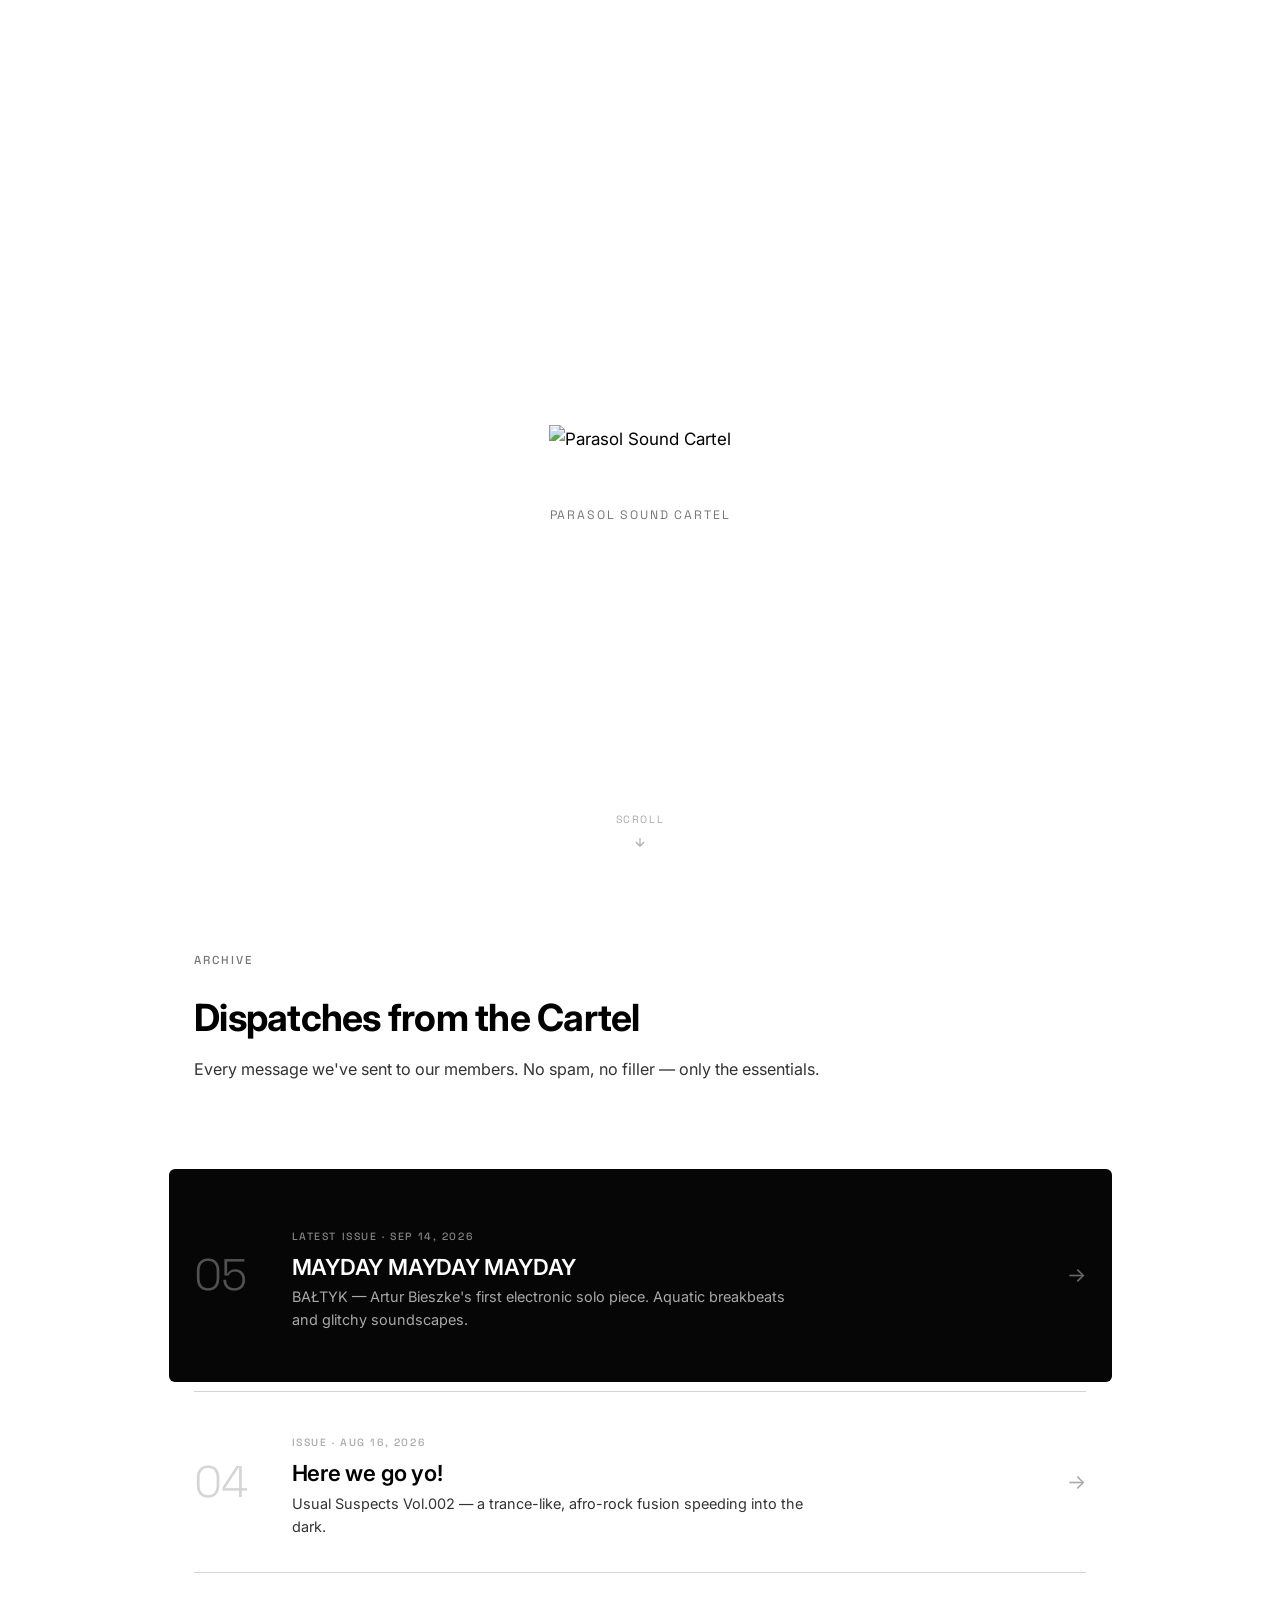
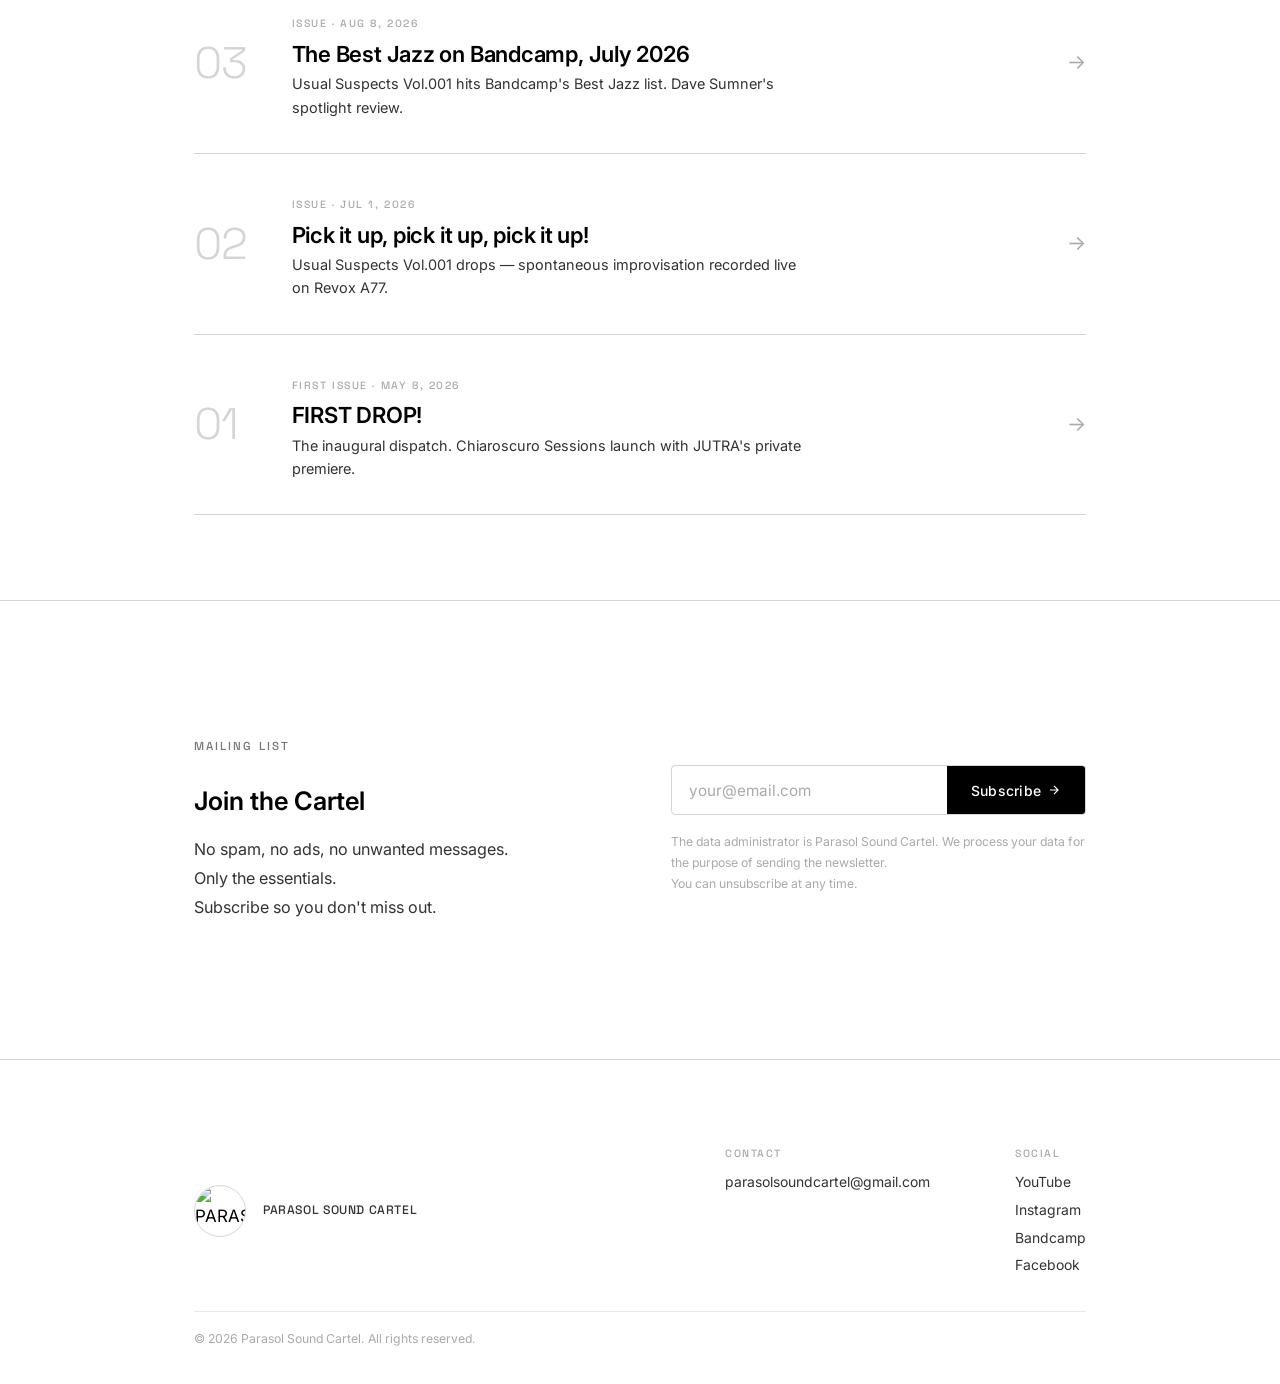
==== index.html @ a8cca802 "first commit" ====
<!DOCTYPE html>
<html lang="en">

<head>
  <meta charset="UTF-8">
  <meta name="viewport" content="width=device-width, initial-scale=1.0">
  <title>Parasol Sound Cartel</title>
  <link rel="icon" type="image/svg+xml" href="favicon.svg">
  <meta name="description"
    content="Parasol Sound Cartel — independent music cartel from Tricity, Poland. Raw live sessions, uncompromised audiovisual documentation. Join the cartel.">
  <meta name="keywords"
    content="PARASOL SOUND CARTEL, live sessions, Tricity, Poland, Gdańsk, muzyka niezależna, indie, post-rock, noise, experimental">
  <meta property="og:title" content="Parasol Sound Cartel">
  <meta property="og:description"
    content="Independent music cartel from Tricity, Poland. Raw live sessions, uncompromised documentation.">
  <meta property="og:type" content="website">
  <link rel="preconnect" href="https://fonts.googleapis.com">
  <link rel="preconnect" href="https://fonts.gstatic.com" crossorigin>
  <link
    href="https://fonts.googleapis.com/css2?family=Inter:wght@300;400;500;600;700&family=Space+Grotesk:wght@300;400;500;600;700&display=swap"
    rel="stylesheet">
  <link rel="stylesheet" href="style.css">
</head>

<body>

  <!-- Sticky Navigation -->
  <nav class="nav" id="nav">
    <a href="#hero" class="nav__brand">
      <img src="identity/LOGO_raster_bg.png" alt="PARASOL" class="nav__logo-img">
    </a>
    <div class="nav__tabs">
      <button class="nav__tab nav__tab--active" data-tab="newsletter">Newsletter</button>
      <button class="nav__tab" data-tab="press">Press</button>
    </div>
    <a href="#signup" class="nav__cta">Join →</a>
  </nav>

  <!-- Hero Section -->
  <header class="hero" id="hero">
    <div class="hero__content">
      <div class="hero__title-wrapper">
        <img src="identity/LOGO_vector.svg" alt="Parasol Sound Cartel" class="hero__wordmark" draggable="false">
      </div>
      <p class="hero__location">PARASOL SOUND CARTEL</p>
    </div>
    <div class="hero__scroll-hint" id="scroll-hint">
      <span>Scroll</span>
      <svg width="14" height="14" viewBox="0 0 24 24" fill="none" stroke="currentColor" stroke-width="2">
        <path d="M12 5v14M5 12l7 7 7-7" />
      </svg>
    </div>
  </header>

  <!-- Main Content Area -->
  <main class="main-content" id="main-content">

    <!-- ============================================================
         TAB: NEWSLETTER ARCHIVE
         ============================================================ -->
    <section class="tab-panel tab-panel--active" id="panel-newsletter">

      <!-- ARCHIVE LIST VIEW -->
      <div class="container" id="archive-list">
        <div class="archive-header">
          <span class="section-label">Archive</span>
          <h2 class="archive-header__title">Dispatches from the Cartel</h2>
          <p class="archive-header__subtitle">Every message we've sent to our members. No spam, no filler — only the essentials.</p>
        </div>

        <div class="archive">

          <!-- Issue #5 -->
          <article class="archive__card archive__card--featured" data-issue="5">
            <div class="archive__card-number">05</div>
            <div class="archive__card-body">
              <div class="archive__card-meta">
                <span class="archive__card-label">Latest Issue · Sep 14, 2026</span>
              </div>
              <h3 class="archive__card-title">MAYDAY MAYDAY MAYDAY</h3>
              <p class="archive__card-excerpt">
                BAŁTYK — Artur Bieszke's first electronic solo piece. Aquatic breakbeats and glitchy soundscapes.
              </p>
            </div>
            <div class="archive__card-arrow">→</div>
          </article>

          <!-- Issue #4 -->
          <article class="archive__card" data-issue="4">
            <div class="archive__card-number">04</div>
            <div class="archive__card-body">
              <div class="archive__card-meta">
                <span class="archive__card-label">Issue · Aug 16, 2026</span>
              </div>
              <h3 class="archive__card-title">Here we go yo!</h3>
              <p class="archive__card-excerpt">
                Usual Suspects Vol.002 — a trance-like, afro-rock fusion speeding into the dark.
              </p>
            </div>
            <div class="archive__card-arrow">→</div>
          </article>

          <!-- Issue #3 -->
          <article class="archive__card" data-issue="3">
            <div class="archive__card-number">03</div>
            <div class="archive__card-body">
              <div class="archive__card-meta">
                <span class="archive__card-label">Issue · Aug 8, 2026</span>
              </div>
              <h3 class="archive__card-title">The Best Jazz on Bandcamp, July 2026</h3>
              <p class="archive__card-excerpt">
                Usual Suspects Vol.001 hits Bandcamp's Best Jazz list. Dave Sumner's spotlight review.
              </p>
            </div>
            <div class="archive__card-arrow">→</div>
          </article>

          <!-- Issue #2 -->
          <article class="archive__card" data-issue="2">
            <div class="archive__card-number">02</div>
            <div class="archive__card-body">
              <div class="archive__card-meta">
                <span class="archive__card-label">Issue · Jul 1, 2026</span>
              </div>
              <h3 class="archive__card-title">Pick it up, pick it up, pick it up!</h3>
              <p class="archive__card-excerpt">
                Usual Suspects Vol.001 drops — spontaneous improvisation recorded live on Revox A77.
              </p>
            </div>
            <div class="archive__card-arrow">→</div>
          </article>

          <!-- Issue #1 -->
          <article class="archive__card" data-issue="1">
            <div class="archive__card-number">01</div>
            <div class="archive__card-body">
              <div class="archive__card-meta">
                <span class="archive__card-label">First Issue · May 8, 2026</span>
              </div>
              <h3 class="archive__card-title">FIRST DROP!</h3>
              <p class="archive__card-excerpt">
                The inaugural dispatch. Chiaroscuro Sessions launch with JUTRA's private premiere.
              </p>
            </div>
            <div class="archive__card-arrow">→</div>
          </article>

        </div>
      </div>

      <!-- ============================================================
           ISSUE DETAIL VIEWS (hidden by default)
           ============================================================ -->

      <!-- Issue #1 Detail -->
      <div class="issue-detail" id="issue-1" hidden>
        <div class="container">
          <button class="issue-detail__back" data-back>← Back to Archive</button>

          <div class="issue-detail__header">
            <span class="issue-detail__number">01</span>
            <div>
              <span class="issue-detail__date">May 8, 2026</span>
              <h2 class="issue-detail__title">FIRST DROP!</h2>
            </div>
          </div>

          <div class="issue-detail__content">

            <div class="issue-detail__section">
              <span class="section-label">Chiaroscuro Sessions</span>
              <p class="issue-detail__lead">
                We are thrilled to present a new series of live sessions inspired by the idea of chiaroscuro.
              </p>
              <img src="identity/CHIAROSCURO_raster.png" alt="Chiaroscuro Sessions" loading="lazy">
              <p>
                Black and white recordings, filmed in dark rooms where strong contrast of light and shadow
                shapes the form — both the image and the improvisation. Raw atmosphere, one lens, light and music.
                Each session is a meeting of sound, space, and spontaneous form.
              </p>
            </div>

            <div class="issue-detail__divider"></div>

            <div class="issue-detail__section">
              <span class="section-label">First drop</span>
              <h3 class="issue-detail__subtitle">JUTRA: Chiaroscuro Sessions</h3>
              <p>
                The first edition of the series opens with <a href="https://www.instagram.com/sounds_of_jutra" class="text-link">JUTRA</a>. Their energy in a closed, intimate space is
                something you have to see. As a cartel member, you get the premiere link before everyone else.
              </p>
              <div class="issue-detail__cta-row" style="justify-content: center;">
                <iframe width="560" height="315" src="https://www.youtube-nocookie.com/embed/mnyW0y1RJho?si=yvAGhvFyZ5hpX3z2" title="JUTRA: Chiaroscuro Sessions" frameborder="0" allow="accelerometer; autoplay; clipboard-write; encrypted-media; gyroscope; picture-in-picture; web-share" referrerpolicy="strict-origin-when-cross-origin" allowfullscreen></iframe>
              </div>
            </div>


            <div class="issue-detail__divider"></div>

            <div class="issue-detail__section">
              <span class="section-label">Artist</span>
              <h3 class="issue-detail__subtitle">JUTRA</h3>
              <p>
                Jutra is an alt-jazz quintet from Tricity, Poland, currently preparing for the release of their second
                album <em>A Mid-Sized Universe</em>.
              </p>
              <img src="res/jutra.jpg" alt="Jutra" loading="lazy"><br>
              <p>
                The band's music is anchored in the vibrant contemporary jazz scene of Tricity, Poland. They draw
                inspiration from many aesthetics: the beat-driven, process-oriented approach of Chicago alt-jazz
                (Makaya McCraven, Jeff Parker), the cinematic soulfulness and expressive songwriting of the
                Melbourne/Naarm scene (Temporary Blessings, Surprise Chef, Karate Boogaloo), and the timeless
                power of ethio-jazz (Mulatu Astatke), where simple forms take on enormous expression.
              </p>

              <div class="issue-detail__cta-row" style="justify-content: center;">
                <a href="https://jutra.bandcamp.com" class="issue-detail__cta" target="_blank" rel="noopener">Sounds of Jutra</a>
              </div>

              <div class="issue-detail__lineup">
                <h4>Lineup</h4>
                <ul>
                  <li><a href="https://www.instagram.com/artu.rbie" class="text-link">Artur Bieszke</a> — guitar</li>
                  <li><a href="https://www.instagram.com/m_korsak_" class="text-link">Michał Korsak</a> — drums</li>
                  <li><a href="https://www.instagram.com/Wojciech.lacki" class="text-link">Wojciech Lacki</a> — bass</li>
                  <li><a href="https://www.instagram.com/consensual_sax" class="text-link">Patrycja Tempska</a> — saxophone</li>
                  <li><a href="https://www.instagram.com/adasskorczes" class="text-link">Adam Skorczewski</a> — trumpet</li>
                </ul>
              </div>
            </div>

            <div class="issue-detail__divider"></div>

            <div class="issue-detail__section">
              <span class="section-label">Events</span>
              <h3 class="issue-detail__subtitle">Follow the sound</h3>
              <p>
                If what you hear in this session stays with you — come to the concert.
                JUTRA played at Klub BOTO in Sopot on May 29, 2026.
              </p>
            </div>

            <div class="issue-detail__cta-row" style="justify-content: center;">
              <a href="https://fb.me/e/7BfC36KHJ" class="issue-detail__cta" target="_blank" rel="noopener">Event</a>
            </div>

          </div>
        </div>
      </div>

      <!-- Issue #2 Detail -->
      <div class="issue-detail" id="issue-2" hidden>
        <div class="container">
          <button class="issue-detail__back" data-back>← Back to Archive</button>

          <div class="issue-detail__header">
            <span class="issue-detail__number">02</span>
            <div>
              <span class="issue-detail__date">July 1, 2026</span>
              <h2 class="issue-detail__title">Pick it up, pick it up, pick it up!</h2>
            </div>
          </div>

          <div class="issue-detail__content">

            <div class="issue-detail__section">
              <blockquote class="issue-detail__quote">
                "...back on the scene, crispy and clean"
                <cite>— Andres "Dres" Vargas-Titus</cite>
              </blockquote>
              <br>
              <a href="https://parasolsoundcartel.bandcamp.com/album/usual-suspects-vol-001" target="_blank" rel="noopener"><img src="res/vol001_final.png" alt="Usual Suspects vol.001" loading="lazy">
              </a><br>
            </div>

            <div class="issue-detail__divider"></div>

            <div class="issue-detail__section">
              <span class="section-label">New Release</span>
              <h3 class="issue-detail__subtitle">Usual Suspects Vol.001</h3>
              <p>
                Another drop in the game, same creative spark. Usual Suspects is here for you.
              </p>
              <img src="res/usv11.png" alt="Usual Suspects vol.001" loading="lazy"><br>
              <p>
                This is a series of musical gatherings bringing together friends and collaborators to explore
                spontaneous improvisation and collective creativity. Focused on real-time sonic exploration and
                unplanned collaboration. Each session results in a unique, unrepeatable performance.
              </p>
              <img src="res/usv12.png" alt="Usual Suspects vol.001" loading="lazy"><br>
              <p class="issue-detail__small">
                Recorded in NDK M34 on Revox A77.
              </p>

              <div class="issue-detail__lineup">
                <h4>Lineup</h4>
                <ul>
                  <li><a href="https://www.instagram.com/artu.rbie" class="text-link">Artur Bieszke</a> — guitar</li>
                  <li><a href="https://www.instagram.com/Wojciech.lacki" class="text-link">Wojciech Lacki</a> — bass</li>
                  <li><a href="https://www.instagram.com/kuba.swiatas" class="text-link">Jakub Świątek</a> — drums</li>
                  <li><a href="https://www.instagram.com/czlowiek_szkudlar" class="text-link">Maciej Szkudlarek</a> — percussion instruments</li>
                  <li><a href="https://www.instagram.com/_klimat" class="text-link">Mateusz Klimek</a> aka <a href="https://www.instagram.com/klimat.wav" class="text-link">Klimat</a> — alto saxophone</li>
                  <li><a href="https://www.instagram.com/crazyconieczaibazy" class="text-link">Grzegorz Krajewski</a> — tenor saxophone</li>
                </ul>
              </div>
            </div>

            <div class="issue-detail__cta-row" style="justify-content: center;">
              <a href="https://parasolsoundcartel.bandcamp.com/album/usual-suspects-vol-001" class="issue-detail__cta" target="_blank" rel="noopener">Bandcamp</a>
              <a href="https://youtu.be/9j-Wm4_rSNo?si=PLvWxD3rT87d0xXc" class="issue-detail__cta" target="_blank" rel="noopener">YouTube</a>
            </div>

          </div>
        </div>
      </div>

      <!-- Issue #3 Detail -->
      <div class="issue-detail" id="issue-3" hidden>
        <div class="container">
          <button class="issue-detail__back" data-back>← Back to Archive</button>

          <div class="issue-detail__header">
            <span class="issue-detail__number">03</span>
            <div>
              <span class="issue-detail__date">August 8, 2026</span>
              <h2 class="issue-detail__title">The Best Jazz on Bandcamp, July 2026</h2>
            </div>
          </div>

          <div class="issue-detail__content">

            <div class="issue-detail__section">
              <blockquote class="issue-detail__quote">
                "It's got the spirit of the jam, with all kinds of blistering heat and pulsing rhythms —
                straight-ahead modern jazz served up in generous portions."
                <cite>— Dave Sumner</cite>
              </blockquote>
            </div>

            <div class="issue-detail__divider"></div>

            <div class="issue-detail__section">
              <span class="section-label">Bandcamp Feature</span>
              <img src="res/bc.jpg" alt="Jutra" loading="lazy">
              <p>
                The Parasol Sound Cartel is thrilled to report that our latest transmission,
                <strong>Usual Suspects Vol.001</strong>, has officially infiltrated Bandcamp's list of
                The Best Jazz of July 2026!
              </p>
              <a href="https://parasolsoundcartel.bandcamp.com/album/usual-suspects-vol-001" target="_blank" rel="noopener"><img src="res/bc2.png" alt="Usual Suspects vol.001" loading="lazy">
              </a><br>
              <p>
                To see our raw, unfiltered jam session land on such a prestigious roster has left us genuinely
                amazed. While our primary mission has never been to chase awards — as our true goal remains the
                pure act of creation — this recognition serves as a massive motivational kick just as our journey
                begins. We might be a cartel, but today we're simply shock-happy musicians eager to share this
                victory with you. Thank you for tuning in.
              </p>
            </div>

            <div class="issue-detail__cta-row" style="justify-content: center;">
              <a href="https://daily.bandcamp.com/best-jazz/the-best-jazz-on-bandcamp-july-2026" class="issue-detail__cta" target="_blank" rel="noopener">READ FULL ARTICLE</a>
            </div>

            <div class="issue-detail__divider"></div>

            <div class="issue-detail__section">
              <span class="section-label">Once again, big shout out to:</span>
              <div class="issue-detail__lineup">
                <ul>
                  <li><a href="https://www.instagram.com/artu.rbie" class="text-link">Artur Bieszke</a> — guitar</li>
                  <li><a href="https://www.instagram.com/Wojciech.lacki" class="text-link">Wojciech Lacki</a> — bass</li>
                  <li><a href="https://www.instagram.com/kuba.swiatas" class="text-link">Jakub Świątek</a> — drums</li>
                  <li><a href="https://www.instagram.com/czlowiek_szkudlar" class="text-link">Maciej Szkudlarek</a> — percussion instruments</li>
                  <li><a href="https://www.instagram.com/_klimat" class="text-link">Mateusz Klimek</a> aka <a href="https://www.instagram.com/klimat.wav" class="text-link">Klimat</a> — alto saxophone</li>
                  <li><a href="https://www.instagram.com/crazyconieczaibazy" class="text-link">Grzegorz Krajewski</a> — tenor saxophone</li>
                </ul>
              </div>
            </div>

          </div>
        </div>
      </div>

      <!-- Issue #4 Detail -->
      <div class="issue-detail" id="issue-4" hidden>
        <div class="container">
          <button class="issue-detail__back" data-back>← Back to Archive</button>

          <div class="issue-detail__header">
            <span class="issue-detail__number">04</span>
            <div>
              <span class="issue-detail__date">August 16, 2026</span>
              <h2 class="issue-detail__title">Here we go yo!</h2>
            </div>
          </div>

          <div class="issue-detail__content">

            <div class="issue-detail__section">
              <blockquote class="issue-detail__quote">
                "the smallest atom is its own energy..."
                <cite>— Thomas Mann</cite>
              </blockquote>
              <br>
              <a href="https://parasolsoundcartel.bandcamp.com/album/usual-suspects-vol-002" target="_blank" rel="noopener"><img src="res/vol002_final_SMALL.png" alt="Usual Suspects vol.002" loading="lazy">
              </a><br>
            </div>

            <div class="issue-detail__divider"></div>

            <div class="issue-detail__section">
              <span class="section-label">New Release</span>
              <h3 class="issue-detail__subtitle">Usual Suspects Vol.002</h3>
              <p>
                Here's something different. This jam is a blind, snowy road winding deep through the forest.
                Intense, cosmic, and speeding rapidly into the dark.
              </p>
              <img src="res/usv21.png" alt="Usual Suspects vol.002" loading="lazy"><br>
              <p>
                This session is the sonic proof of those words: a raw explosion where every spontaneous note carries
                its own universe. Far from a planned composition, this gathering of <strong>Wojciech Lacki</strong>
                (bass), <strong>Tomasz Gołda</strong> (drums), and <strong>Maciej Szkudlarek</strong> (synths)
                channels a collective, spiritual force that feels almost alive.
              </p>
              <img src="res/usv22.png" alt="Usual Suspects vol.002" loading="lazy"><br>
              <p>
                While the cover hints at a harsh, snowy path through the dark, the audio itself is the
                <em>energy</em> illuminating that path — a trance-like, afro-rock fusion where groovy basslines
                and cosmic synths collide in real-time. It is a reminder that in the chaos of unplanned
                collaboration, the smallest rhythmic shift holds the power to transport you entirely.
              </p>
              <p class="issue-detail__small">
                Recorded in NDK M34.
              </p>

              <div class="issue-detail__lineup">
                <h4>Lineup</h4>
                <ul>
                  <li><a href="https://www.instagram.com/Wojciech.lacki" class="text-link">Wojciech Lacki</a> — bass</li>
                  <li><a href="https://www.instagram.com/kandydat_na_polaka" class="text-link">Tomasz Gołda</a> — drums</li>
                  <li><a href="https://www.instagram.com/czlowiek_szkudlar" class="text-link">Maciej Szkudlarek</a> — synths</li>
                </ul>
              </div>
            </div>

            <div class="issue-detail__cta-row" style="justify-content: center;">
              <a href="https://parasolsoundcartel.bandcamp.com/album/usual-suspects-vol-002" class="issue-detail__cta" target="_blank" rel="noopener">Bandcamp</a>
              <a href="https://www.youtube.com/watch?v=Q4CgNWXcYnA"  class="issue-detail__cta" target="_blank" rel="noopener">YouTube</a>
            </div>

          </div>
        </div>
      </div>

      <!-- Issue #5 Detail -->
      <div class="issue-detail" id="issue-5" hidden>
        <div class="container">
          <button class="issue-detail__back" data-back>← Back to Archive</button>

          <div class="issue-detail__header">
            <span class="issue-detail__number">05</span>
            <div>
              <span class="issue-detail__date">September 14, 2026</span>
              <h2 class="issue-detail__title">MAYDAY MAYDAY MAYDAY</h2>
            </div>
          </div>

          <div class="issue-detail__content">

            <div class="issue-detail__section">
              <span class="section-label">New Release</span>
              <h3 class="issue-detail__subtitle">BAŁTYK</h3>
              <p>
                BAŁTYK is the first piece from an electronic endeavor executed by
                <a href="https://www.instagram.com/artu.rbie" class="text-link">Artur Bieszke</a>.
              </p>
              <a href="https://parasolsoundcartel.bandcamp.com/track/ba-tyk" target="_blank" rel="noopener"><img src="res/artur_bieszke-bałtyk_final.png" alt="Artur Bieszke - BAŁTYK" loading="lazy">
              </a><br>
              <p>
                Previously known as a member of a number of Tricity bands, now bashing together soundscapes and
                glitches. The track was an opening of the concert that Artur played in July at Morska Szum #3
                at NDK M34 before <a href="https://www.instagram.com/bogdanraczynski/" class="text-link">Bogdan Raczyński</a>.
                <a href="https://ndkm34.pl/2026/07/19/morskiej-szum-3/" class="text-link">Read more about Morska Szum #3 →</a>
              </p>
              <img src="res/Artur_Bieszke.png" alt="Artur Bieszke" loading="lazy"><br>
              <p>
                Dig into the aquatic breakbeats, while a larger release from Artur is upcoming later this year!
              </p>
            </div>

            <div class="issue-detail__divider"></div>

            <div class="issue-detail__section">
              <span class="section-label">Also Featured</span>
              <h3 class="issue-detail__subtitle">Usual Suspects Vol.002</h3>
              <p>
                A recurring improvised music series focused on spontaneous collaboration and real-time sonic
                exploration, creating unique, unrepeatable performances recorded in NDK M34.
              </p>
              <p class="issue-detail__small">
                Featuring: Wojciech Lacki, Tomasz Gołda, Maciej Szkudlarek.
              </p>
            </div>

            <div class="issue-detail__cta-row" style="justify-content: center;">
              <a href="https://parasolsoundcartel.bandcamp.com/track/ba-tyk" class="issue-detail__cta" target="_blank" rel="noopener">Bandcamp</a>
              <a href="https://www.youtube.com/@parasolsoundcartel" class="issue-detail__cta" target="_blank" rel="noopener">YouTube</a>
            </div>

          </div>
        </div>
      </div>

    </section>

    <!-- ============================================================
         TAB: PRESS
         ============================================================ -->
    <section class="tab-panel" id="panel-press">

      <div class="container">

        <!-- About -->
        <div class="press-section">
          <span class="section-label">About</span>
          <div class="press-about">
            <h2 class="press-about__heading">
              Independent music cartel from Tricity, Poland.
            </h2>
            <div class="press-about__text">
              <p>
                <strong>Parasol Sound Cartel</strong> is based in the Tri-City area of Gdańsk, Sopot and Gdynia —
                focused on raw, live music creation and uncompromised audiovisual documentation.
              </p>
              <p>
                Our primary goal is maintaining a direct, unfiltered connection with our recipients.
                We distribute exclusive content and new drops directly to our cartel members.
                Membership is completely free — just subscribe below.
              </p>
            </div>
          </div>
        </div>

        <div class="divider"><div class="divider__line"></div></div>

        <!-- Projects -->
        <div class="press-section">
          <span class="section-label">Projects & Formats</span>
          <div class="press-projects">
            <div class="press-project">
              <div class="press-project__number">01</div>
              <h3 class="press-project__title">Chiaroscuro Sessions</h3>
              <p class="press-project__text">
                Cyclic live recording sessions. Bands play 2–3 tracks live in a single take without a safety net.
                What comes out is a pure document of the moment.
              </p>
            </div>
            <div class="press-project">
              <div class="press-project__number">02</div>
              <h3 class="press-project__title">Usual Suspects</h3>
              <p class="press-project__text">
                Fully improvised jam sessions driven by spontaneous energy exchange and unscripted musical dialogue.
              </p>
            </div>
            <div class="press-project">
              <div class="press-project__number">03</div>
              <h3 class="press-project__title">Additional Drops</h3>
              <p class="press-project__text">
                Standalone music releases, including the single
                <a href="https://parasolsoundcartel.bandcamp.com/track/ba-tyk" class="text-link">"Bałtyk" by Artur Bieszke</a>.
              </p>
            </div>
          </div>
        </div>

        <div class="divider"><div class="divider__line"></div></div>

        <!-- Team -->
        <div class="press-section">
          <span class="section-label">Management Team</span>
          <p class="press-team-intro">
            We are, first and foremost, a group of active artists and creators. The cartel is driven entirely
            from within by its members.
          </p>
          <div class="press-team">
            <div class="press-member">
              <div class="press-member__photo">
                <img src="identity/members/Wojciech_Lacki.jpg" alt="Wojciech Lacki" loading="lazy">
              </div>
              <div class="press-member__info">
                <h4 class="press-member__name">Wojciech Lacki</h4>
                <p class="press-member__role">Co-founder. Shaping the cartel's vision and operations.</p>
              </div>
            </div>
            <div class="press-member">
              <div class="press-member__photo">
                <img src="identity/members/Grzegorz_Krajewski.jpg" alt="Grzegorz Krajewski" loading="lazy">
              </div>
              <div class="press-member__info">
                <h4 class="press-member__name">Grzegorz Krajewski</h4>
                <p class="press-member__role">Co-founder. Strategic direction, branding & identity.</p>
              </div>
            </div>
            <div class="press-member">
              <div class="press-member__photo">
                <img src="identity/members/Artur_Bieszke.png" alt="Artur Bieszke" loading="lazy">
              </div>
              <div class="press-member__info">
                <h4 class="press-member__name">Artur Bieszke</h4>
                <p class="press-member__role">Content deployment and artist coordination.</p>
              </div>
            </div>
            <div class="press-member">
              <div class="press-member__photo">
                <img src="identity/members/Roland_Schlamberger.jpg" alt="Roland Schlamberger" loading="lazy">
              </div>
              <div class="press-member__info">
                <h4 class="press-member__name">Roland Schlamberger</h4>
                <p class="press-member__role">Events production and cartel activities.</p>
              </div>
            </div>
          </div>
        </div>

        <div class="divider"><div class="divider__line"></div></div>

        <!-- Downloads -->
        <div class="press-section">
          <span class="section-label">Press Materials</span>
          <div class="press-downloads">
            <a href="../../press/press_pack_EN.pdf" class="press-download" target="_blank" rel="noopener">
              <span class="press-download__icon">↓</span>
              <span class="press-download__text">
                <strong>Press Pack</strong>
                <small>English · PDF</small>
              </span>
            </a>
            <a href="../../press/press_pack_PL.pdf" class="press-download" target="_blank" rel="noopener">
              <span class="press-download__icon">↓</span>
              <span class="press-download__text">
                <strong>Materiały Prasowe</strong>
                <small>Polski · PDF</small>
              </span>
            </a>
          </div>
        </div>

      </div>

    </section>

  </main>

  <!-- Email Signup (always visible) -->
  <section class="signup" id="signup">
    <div class="container">
      <div class="signup__wrapper">
        <div class="signup__content">
          <span class="section-label">Mailing list</span>
          <h2 class="signup__heading">Join the Cartel</h2>
          <p class="signup__text">
            No spam, no ads, no unwanted messages.
            <br>Only the essentials.<br>
            Subscribe so you don't miss out.
          </p>
        </div>
        <div class="signup__form-wrapper">
          <form class="signup__form" id="signup-form">
            <div class="signup__input-group">
              <input type="email" id="email-input" class="signup__input" placeholder="your@email.com" required
                autocomplete="email">
              <button type="submit" class="signup__button" id="signup-button">
                <span class="signup__button-text">Subscribe</span>
                <svg class="signup__button-arrow" viewBox="0 0 24 24" fill="none" stroke="currentColor"
                  stroke-width="2">
                  <path d="M5 12h14M12 5l7 7-7 7" />
                </svg>
              </button>
            </div>
            <p class="signup__disclaimer">
              The data administrator is Parasol Sound Cartel. We process your data for the purpose of sending the newsletter.
              <br>You can unsubscribe at any time.
            </p>
          </form>
          <div class="signup__success" id="signup-success" hidden>
            <div class="signup__success-icon">✓</div>
            <h3 class="signup__success-title">Subscribed.</h3>
            <p class="signup__success-text">We'll get back to you when we have something to show.</p>
          </div>
        </div>
      </div>
    </div>
  </section>

  <!-- Footer -->
  <footer class="footer" id="footer">
    <div class="container">
      <div class="footer__grid">
        <div class="footer__brand">
          <img src="identity/LOGO_vector.svg" alt="PARASOL" class="footer__logo">
          <p class="footer__tagline">Parasol Sound Cartel</p>
        </div>
        <div class="footer__links">
          <span class="footer__links-label">Contact</span>
          <a href="mailto:parasolsoundcartel@gmail.com" class="footer__link">parasolsoundcartel@gmail.com</a>
        </div>
        <div class="footer__links">
          <span class="footer__links-label">Social</span>
          <a href="https://www.youtube.com/@parasolsoundcartel" class="footer__link" target="_blank" rel="noopener">YouTube</a>
          <a href="https://instagram.com/parasolsoundcartel" class="footer__link" target="_blank" rel="noopener">Instagram</a>
          <a href="https://parasolsoundcartel.bandcamp.com" class="footer__link" target="_blank" rel="noopener">Bandcamp</a>
          <a href="https://www.facebook.com/profile.php?id=61588828924142" class="footer__link" target="_blank" rel="noopener">Facebook</a>
        </div>
      </div>
      <div class="footer__bottom">
        <span>© 2026 Parasol Sound Cartel. All rights reserved.</span>
      </div>
    </div>
  </footer>

  <script src="script.js"></script>
</body>

</html>
---- style.css ----
/* ==========================================================================
   PARASOL SOUND CARTEL — Website
   Editorial black & white design. Generous whitespace.
   Tabs: Newsletter Archive + Press.
   ========================================================================== */

/* ---------- Reset & Base ---------- */
*,
*::before,
*::after {
  margin: 0;
  padding: 0;
  box-sizing: border-box;
}

:root {
  --bg: #ffffff;
  --bg-card: #f5f5f5;
  --bg-dark: #070607;
  --bg-nav: rgba(255, 255, 255, 0.94);

  --ink: #000000;
  --ink-soft: #333333;
  --ink-muted: #777777;
  --ink-faint: #aaaaaa;

  --rule: #d5d5d5;
  --rule-light: #e8e8e8;

  --accent: #000000;

  --font-sans: 'Inter', -apple-system, 'Segoe UI', sans-serif;
  --font-mono: 'Space Grotesk', 'SF Mono', monospace;

  --measure: 38rem;

  --s1: 0.5rem;
  --s2: 1rem;
  --s3: 1.5rem;
  --s4: 2rem;
  --s5: 3rem;
  --s6: 5rem;
  --s7: 8rem;

  --nav-h: 64px;
}

html {
  font-size: 17px;
  scroll-behavior: smooth;
  -webkit-font-smoothing: antialiased;
  -moz-osx-font-smoothing: grayscale;
}

body {
  font-family: var(--font-sans);
  background: var(--bg);
  color: var(--ink);
  line-height: 1.7;
}

img {
  max-width: 100%;
  display: block;
}

a {
  text-decoration: none;
  color: inherit;
}

button {
  border: none;
  background: none;
  cursor: pointer;
  font-family: inherit;
}

::selection {
  background: var(--ink);
  color: var(--bg);
}

/* ---------- Layout ---------- */
.container {
  max-width: 960px;
  margin: 0 auto;
  padding: 0 var(--s4);
}

/* ---------- Navigation ---------- */
.nav {
  position: fixed;
  top: 0;
  left: 0;
  right: 0;
  z-index: 100;
  display: flex;
  justify-content: space-between;
  align-items: center;
  padding: 0 var(--s4);
  height: var(--nav-h);
  transition: background 0.4s ease, box-shadow 0.4s ease, transform 0.4s ease;
  transform: translateY(-100%);
  opacity: 0;
}

.nav--visible {
  transform: translateY(0);
  opacity: 1;
}

.nav--scrolled {
  background: var(--bg-nav);
  backdrop-filter: blur(12px);
  -webkit-backdrop-filter: blur(12px);
  box-shadow: 0 1px 0 var(--rule-light);
}

.nav__brand {
  display: block;
  width: 40px;
  height: 40px;
  border-radius: 50%;
  overflow: hidden;
  border: 1.5px solid var(--rule);
  transition: border-color 0.2s ease;
  flex-shrink: 0;
}

.nav__brand:hover {
  border-color: var(--ink-muted);
}

.nav__logo-img {
  width: 100%;
  height: 100%;
  object-fit: cover;
}

.nav__tabs {
  display: flex;
  gap: var(--s1);
  position: absolute;
  left: 50%;
  transform: translateX(-50%);
}

.nav__tab {
  font-family: var(--font-mono);
  font-size: 0.72rem;
  font-weight: 500;
  letter-spacing: 0.12em;
  text-transform: uppercase;
  color: var(--ink-muted);
  padding: 0.4rem 0.8rem;
  border-radius: 3px;
  transition: color 0.2s ease, background 0.2s ease;
}

.nav__tab:hover {
  color: var(--ink-soft);
}

.nav__tab--active {
  color: var(--ink);
  background: var(--bg-card);
}

.nav__cta {
  font-family: var(--font-sans);
  font-size: 0.82rem;
  font-weight: 500;
  letter-spacing: 0.02em;
  color: var(--ink-soft);
  transition: color 0.2s ease;
}

.nav__cta:hover {
  color: var(--ink);
}

/* ---------- Hero ---------- */
.hero {
  min-height: 100vh;
  display: flex;
  flex-direction: column;
  align-items: center;
  justify-content: center;
  padding: var(--s7) var(--s4) var(--s6);
  position: relative;
}

.hero__content {
  text-align: center;
  max-width: 640px;
}

.hero__title-wrapper {
  margin-bottom: var(--s4);
}

.hero__wordmark {
  max-width: 540px;
  width: 100%;
  height: auto;
  margin: 0 auto;
}

.hero__location {
  font-family: var(--font-mono);
  font-size: 0.72rem;
  font-weight: 400;
  letter-spacing: 0.15em;
  text-transform: uppercase;
  color: var(--ink-muted);
  margin-top: var(--s5);
}

.hero__scroll-hint {
  position: absolute;
  bottom: var(--s5);
  display: flex;
  flex-direction: column;
  align-items: center;
  gap: 6px;
  font-family: var(--font-mono);
  font-size: 0.62rem;
  letter-spacing: 0.15em;
  text-transform: uppercase;
  color: var(--ink-faint);
  animation: hintPulse 2.4s ease-in-out infinite;
}

@keyframes hintPulse {
  0%, 100% { opacity: 0.4; transform: translateY(0); }
  50% { opacity: 1; transform: translateY(4px); }
}

/* ---------- Section Label ---------- */
.section-label {
  font-family: var(--font-mono);
  font-size: 0.68rem;
  font-weight: 500;
  letter-spacing: 0.18em;
  text-transform: uppercase;
  color: var(--ink-muted);
  display: block;
  margin-bottom: var(--s3);
}

/* ---------- Tab Panels ---------- */
.main-content {
  padding-top: var(--s5);
}

.tab-panel {
  display: none;
  animation: panelFadeIn 0.4s ease;
}

.tab-panel--active {
  display: block;
}

@keyframes panelFadeIn {
  from { opacity: 0; transform: translateY(8px); }
  to { opacity: 1; transform: translateY(0); }
}

/* ---------- Archive ---------- */
.archive-header {
  margin-bottom: var(--s6);
}

.archive-header__title {
  font-family: var(--font-sans);
  font-size: clamp(1.6rem, 3.5vw, 2.2rem);
  font-weight: 700;
  letter-spacing: -0.02em;
  line-height: 1.15;
  margin-bottom: var(--s2);
}

.archive-header__subtitle {
  font-size: 0.95rem;
  font-weight: 400;
  color: var(--ink-soft);
  max-width: var(--measure);
  line-height: 1.7;
}

.archive {
  display: flex;
  flex-direction: column;
  gap: 0;
  padding-bottom: var(--s6);
}

.archive__card {
  display: grid;
  grid-template-columns: 72px 1fr 40px;
  gap: var(--s3);
  align-items: center;
  padding: var(--s4) 0;
  border-top: 1px solid var(--rule);
  cursor: default;
  transition: background 0.25s ease;
}

.archive__card:last-child {
  border-bottom: 1px solid var(--rule);
}

.archive__card:hover {
  background: var(--bg-card);
  margin: 0 calc(var(--s3) * -1);
  padding-left: var(--s3);
  padding-right: var(--s3);
}

.archive__card--featured {
  background: var(--bg-dark);
  color: #ffffff;
  margin: 0 calc(var(--s3) * -1);
  padding: var(--s5) var(--s3);
  border: none;
  border-radius: 6px;
  margin-bottom: var(--s1);
}

.archive__card--featured:hover {
  background: #111111;
}

.archive__card--featured .archive__card-number {
  color: rgba(255, 255, 255, 0.3);
}

.archive__card--featured .archive__card-label {
  color: rgba(255, 255, 255, 0.5);
}

.archive__card--featured .archive__card-excerpt {
  color: rgba(255, 255, 255, 0.65);
}

.archive__card--featured .archive__card-arrow {
  color: rgba(255, 255, 255, 0.4);
}

.archive__card-number {
  font-family: var(--font-mono);
  font-size: clamp(1.8rem, 4vw, 2.6rem);
  font-weight: 300;
  color: var(--rule);
  line-height: 1;
  letter-spacing: -0.02em;
}

.archive__card-body {
  min-width: 0;
}

.archive__card-meta {
  margin-bottom: 4px;
}

.archive__card-label {
  font-family: var(--font-mono);
  font-size: 0.62rem;
  font-weight: 500;
  letter-spacing: 0.15em;
  text-transform: uppercase;
  color: var(--ink-faint);
}

.archive__card-title {
  font-family: var(--font-sans);
  font-size: clamp(1rem, 2.2vw, 1.3rem);
  font-weight: 600;
  line-height: 1.3;
  margin-bottom: 4px;
  letter-spacing: -0.01em;
}

.archive__card-excerpt {
  font-size: 0.85rem;
  font-weight: 400;
  color: var(--ink-soft);
  line-height: 1.6;
  max-width: 520px;
}

.archive__card-arrow {
  font-size: 1.2rem;
  color: var(--ink-faint);
  justify-self: end;
  transition: transform 0.2s ease;
}

.archive__card:hover .archive__card-arrow {
  transform: translateX(3px);
}

/* ---------- Press Section ---------- */
.press-section {
  padding: var(--s6) 0;
}

.press-section:first-child {
  padding-top: 0;
}

/* Press About */
.press-about {
  display: grid;
  grid-template-columns: 1.2fr 1fr;
  gap: var(--s5);
  align-items: start;
}

.press-about__heading {
  font-family: var(--font-sans);
  font-size: clamp(1.4rem, 3vw, 1.8rem);
  font-weight: 700;
  line-height: 1.3;
  letter-spacing: -0.02em;
}

.press-about__text p {
  font-size: 0.92rem;
  font-weight: 400;
  line-height: 1.8;
  color: var(--ink-soft);
  margin-bottom: var(--s2);
}

.press-about__text p:last-child {
  margin-bottom: 0;
}

/* Press Projects */
.press-projects {
  display: grid;
  grid-template-columns: repeat(3, 1fr);
  gap: var(--s4);
  margin-top: var(--s4);
}

.press-project {
  padding: var(--s3) 0;
  border-top: 1px solid var(--rule);
}

.press-project__number {
  font-family: var(--font-mono);
  font-size: 0.7rem;
  font-weight: 400;
  color: var(--ink-faint);
  letter-spacing: 0.05em;
  margin-bottom: var(--s2);
}

.press-project__title {
  font-family: var(--font-sans);
  font-size: 1rem;
  font-weight: 600;
  margin-bottom: var(--s1);
  color: var(--ink);
}

.press-project__text {
  font-size: 0.85rem;
  font-weight: 400;
  line-height: 1.7;
  color: var(--ink-soft);
}

.text-link {
  color: var(--ink);
  text-decoration: underline;
  text-decoration-color: var(--rule);
  text-underline-offset: 3px;
  transition: text-decoration-color 0.2s ease;
}

.text-link:hover {
  text-decoration-color: var(--ink);
}

/* Press Team */
.press-team-intro {
  font-size: 0.92rem;
  color: var(--ink-soft);
  line-height: 1.7;
  max-width: var(--measure);
  margin-bottom: var(--s4);
}

.press-team {
  display: grid;
  grid-template-columns: 1fr 1fr;
  gap: var(--s4);
}

.press-member {
  display: flex;
  align-items: flex-start;
  gap: var(--s3);
  padding: var(--s3);
  background: var(--bg-card);
  border-radius: 6px;
  transition: background 0.2s ease;
}

.press-member:hover {
  background: var(--rule-light);
}

.press-member__photo {
  width: 72px;
  height: 72px;
  border-radius: 50%;
  overflow: hidden;
  flex-shrink: 0;
  border: 1.5px solid var(--rule);
}

.press-member__photo img {
  width: 100%;
  height: 100%;
  object-fit: cover;
}

.press-member__name {
  font-family: var(--font-sans);
  font-size: 0.95rem;
  font-weight: 600;
  margin-bottom: 2px;
}

.press-member__role {
  font-size: 0.8rem;
  font-weight: 400;
  color: var(--ink-muted);
  line-height: 1.5;
}

/* Press Downloads */
.press-downloads {
  display: flex;
  gap: var(--s3);
  margin-top: var(--s2);
}

.press-download {
  display: flex;
  align-items: center;
  gap: var(--s2);
  padding: var(--s2) var(--s3);
  border: 1px solid var(--rule);
  border-radius: 4px;
  transition: border-color 0.2s ease, background 0.2s ease;
}

.press-download:hover {
  border-color: var(--ink-muted);
  background: var(--bg-card);
}

.press-download__icon {
  font-size: 1.2rem;
  color: var(--ink-soft);
}

.press-download__text {
  display: flex;
  flex-direction: column;
  gap: 1px;
}

.press-download__text strong {
  font-size: 0.85rem;
  font-weight: 600;
}

.press-download__text small {
  font-size: 0.7rem;
  color: var(--ink-muted);
  font-family: var(--font-mono);
  letter-spacing: 0.05em;
}

/* ---------- Divider ---------- */
.divider {
  padding: 0;
}

.divider__line {
  height: 1px;
  background: var(--rule);
}

/* ---------- Email Signup ---------- */
.signup {
  padding: var(--s7) 0;
  border-top: 1px solid var(--rule);
}

.signup__wrapper {
  display: grid;
  grid-template-columns: 1fr 1fr;
  gap: var(--s6);
  align-items: center;
}

.signup__heading {
  font-family: var(--font-sans);
  font-size: 1.5rem;
  font-weight: 600;
  line-height: 1.4;
  margin-bottom: var(--s2);
}

.signup__text {
  font-size: 0.95rem;
  font-weight: 400;
  line-height: 1.8;
  color: var(--ink-soft);
  max-width: 26rem;
}

.signup__input-group {
  display: flex;
  border: 1px solid var(--rule);
  border-radius: 4px;
  overflow: hidden;
  transition: border-color 0.2s ease;
  background: #fff;
}

.signup__input-group:focus-within {
  border-color: var(--ink-soft);
}

.signup__input {
  flex: 1;
  border: none;
  background: transparent;
  padding: 0.85rem 1rem;
  font-family: var(--font-sans);
  font-size: 0.9rem;
  font-weight: 400;
  color: var(--ink);
  outline: none;
  min-width: 0;
}

.signup__input::placeholder {
  color: var(--ink-faint);
}

.signup__button {
  display: flex;
  align-items: center;
  gap: 6px;
  padding: 0.85rem 1.4rem;
  background: var(--ink);
  color: var(--bg);
  font-family: var(--font-sans);
  font-size: 0.82rem;
  font-weight: 500;
  letter-spacing: 0.02em;
  transition: background 0.2s ease;
  white-space: nowrap;
}

.signup__button:hover {
  background: var(--ink-soft);
}

.signup__button-arrow {
  width: 14px;
  height: 14px;
}

.signup__disclaimer {
  font-size: 0.72rem;
  color: var(--ink-faint);
  margin-top: var(--s2);
}

/* Success state */
.signup__success {
  text-align: center;
  padding: var(--s4);
}

.signup__success-icon {
  width: 48px;
  height: 48px;
  border-radius: 50%;
  border: 1.5px solid var(--ink);
  color: var(--ink);
  font-size: 1.3rem;
  display: flex;
  align-items: center;
  justify-content: center;
  margin: 0 auto var(--s2);
}

.signup__success-title {
  font-family: var(--font-sans);
  font-size: 1.15rem;
  font-weight: 600;
  margin-bottom: var(--s1);
}

.signup__success-text {
  font-size: 0.9rem;
  color: var(--ink-soft);
}

/* ---------- Footer ---------- */
.footer {
  padding: var(--s6) 0 var(--s4);
  border-top: 1px solid var(--rule);
}

.footer__grid {
  display: grid;
  grid-template-columns: 1fr auto auto;
  gap: var(--s6);
  padding-bottom: var(--s4);
}

.footer__brand {
  display: flex;
  align-items: center;
  gap: var(--s2);
}

.footer__logo {
  display: block;
  width: 52px;
  height: 52px;
  border-radius: 50%;
  overflow: hidden;
  border: 1.5px solid var(--rule);
  flex-shrink: 0;
}

.footer__tagline {
  font-family: var(--font-mono);
  font-size: 0.72rem;
  font-weight: 500;
  letter-spacing: 0.05em;
  text-transform: uppercase;
  color: var(--ink-soft);
}

.footer__links {
  display: flex;
  flex-direction: column;
  gap: 4px;
}

.footer__links-label {
  font-family: var(--font-mono);
  font-size: 0.62rem;
  font-weight: 500;
  letter-spacing: 0.15em;
  text-transform: uppercase;
  color: var(--ink-faint);
  margin-bottom: 4px;
}

.footer__link {
  font-size: 0.82rem;
  color: var(--ink-soft);
  transition: color 0.15s ease;
}

.footer__link:hover {
  color: var(--ink);
}

.footer__bottom {
  border-top: 1px solid var(--rule-light);
  padding-top: var(--s2);
  font-size: 0.72rem;
  color: var(--ink-faint);
}

/* ---------- Scroll Reveal ---------- */
.reveal {
  opacity: 0;
  transform: translateY(12px);
  transition: opacity 1.2s ease, transform 1.2s ease;
}

.reveal--visible {
  opacity: 1;
  transform: translateY(0);
}

/* ---------- Responsive ---------- */
@media (max-width: 768px) {
  html {
    font-size: 16px;
  }

  .nav__tabs {
    position: relative;
    left: auto;
    transform: none;
  }

  .nav__cta {
    display: none;
  }

  .hero {
    min-height: 80vh;
    padding: var(--s6) var(--s3) var(--s5);
  }

  .hero__wordmark {
    max-width: 90vw;
  }

  .archive__card {
    grid-template-columns: 48px 1fr 28px;
    gap: var(--s2);
    padding: var(--s3) 0;
  }

  .archive__card--featured {
    padding: var(--s4) var(--s3);
  }

  .press-about {
    grid-template-columns: 1fr;
    gap: var(--s3);
  }

  .press-projects {
    grid-template-columns: 1fr;
    gap: 0;
  }

  .press-project {
    padding: var(--s3) 0;
  }

  .press-team {
    grid-template-columns: 1fr;
  }

  .press-downloads {
    flex-direction: column;
  }

  .signup__wrapper {
    grid-template-columns: 1fr;
    gap: var(--s4);
  }

  .footer__grid {
    grid-template-columns: 1fr;
    gap: var(--s3);
  }
}

@media (max-width: 480px) {
  .signup__input-group {
    flex-direction: column;
  }

  .signup__button {
    justify-content: center;
    padding: 0.9rem;
  }

  .archive__card:hover {
    margin: 0;
    padding-left: 0;
    padding-right: 0;
  }

  .archive__card--featured {
    margin: 0;
    border-radius: 4px;
  }

  .press-member {
    flex-direction: column;
    align-items: center;
    text-align: center;
    padding: var(--s4) var(--s3);
  }

  .issue-detail__header {
    flex-direction: column;
    gap: var(--s2);
  }

  .issue-detail__number {
    font-size: 3rem;
  }
}

/* ---------- Issue Detail View ---------- */
.issue-detail {
  animation: panelFadeIn 0.35s ease;
  padding-bottom: var(--s6);
}

.issue-detail__back {
  font-family: var(--font-mono);
  font-size: 0.75rem;
  font-weight: 500;
  letter-spacing: 0.08em;
  text-transform: uppercase;
  color: var(--ink-muted);
  padding: var(--s1) 0;
  margin-bottom: var(--s5);
  transition: color 0.2s ease;
  cursor: pointer;
  background: none;
  border: none;
}

.issue-detail__back:hover {
  color: var(--ink);
}

.issue-detail__header {
  display: flex;
  align-items: flex-end;
  gap: var(--s4);
  margin-bottom: var(--s6);
  padding-bottom: var(--s4);
  border-bottom: 1px solid var(--rule);
}

.issue-detail__number {
  font-family: var(--font-mono);
  font-size: clamp(3.5rem, 8vw, 5rem);
  font-weight: 300;
  line-height: 0.85;
  color: var(--rule);
  letter-spacing: -0.03em;
  flex-shrink: 0;
}

.issue-detail__date {
  font-family: var(--font-mono);
  font-size: 0.68rem;
  font-weight: 500;
  letter-spacing: 0.12em;
  text-transform: uppercase;
  color: var(--ink-muted);
  display: block;
  margin-bottom: 6px;
}

.issue-detail__title {
  font-family: var(--font-sans);
  font-size: clamp(1.5rem, 3.5vw, 2.2rem);
  font-weight: 700;
  letter-spacing: -0.02em;
  line-height: 1.15;
}

.issue-detail__content {
  max-width: 680px;
}

.issue-detail__section {
  padding: var(--s4) 0;
}

.issue-detail__lead {
  font-size: 1.1rem;
  font-weight: 500;
  line-height: 1.6;
  color: var(--ink);
  margin-bottom: var(--s2);
}

.issue-detail__content p {
  font-size: 0.92rem;
  font-weight: 400;
  line-height: 1.8;
  color: var(--ink-soft);
  margin-bottom: var(--s2);
}

.issue-detail__content p:last-child {
  margin-bottom: 0;
}

.issue-detail__subtitle {
  font-family: var(--font-sans);
  font-size: 1.2rem;
  font-weight: 600;
  margin-bottom: var(--s2);
  letter-spacing: -0.01em;
}

.issue-detail__divider {
  height: 1px;
  background: var(--rule-light);
  margin: 0;
}

.issue-detail__quote {
  font-family: var(--font-sans);
  font-size: clamp(1.1rem, 2.5vw, 1.4rem);
  font-weight: 400;
  font-style: italic;
  line-height: 1.6;
  color: var(--ink);
  padding: var(--s4) 0;
  padding-left: var(--s4);
  border-left: 3px solid var(--ink);
  margin: 0;
}

.issue-detail__quote cite {
  display: block;
  font-style: normal;
  font-family: var(--font-mono);
  font-size: 0.72rem;
  font-weight: 500;
  letter-spacing: 0.1em;
  text-transform: uppercase;
  color: var(--ink-muted);
  margin-top: var(--s2);
}

.issue-detail__small {
  font-size: 0.8rem !important;
  color: var(--ink-muted) !important;
  font-family: var(--font-mono);
  letter-spacing: 0.02em;
}

.issue-detail__lineup {
  margin-top: var(--s3);
  padding: var(--s3);
  background: var(--bg-card);
  border-radius: 4px;
}

.issue-detail__lineup h4 {
  font-family: var(--font-mono);
  font-size: 0.68rem;
  font-weight: 500;
  letter-spacing: 0.15em;
  text-transform: uppercase;
  color: var(--ink-muted);
  margin-bottom: var(--s2);
}

.issue-detail__lineup ul {
  list-style: none;
  padding: 0;
}

.issue-detail__lineup li {
  font-size: 0.85rem;
  color: var(--ink-soft);
  padding: 3px 0;
  border-bottom: 1px solid var(--rule-light);
}

.issue-detail__lineup li:last-child {
  border-bottom: none;
}

.issue-detail__cta-row {
  display: flex;
  gap: var(--s2);
  padding: var(--s5) 0 var(--s3);
}

.issue-detail__cta {
  display: inline-flex;
  align-items: center;
  justify-content: center;
  padding: 0.75rem 1.8rem;
  font-family: var(--font-mono);
  font-size: 0.75rem;
  font-weight: 600;
  letter-spacing: 0.12em;
  text-transform: uppercase;
  background: var(--ink);
  color: var(--bg);
  border-radius: 3px;
  transition: background 0.2s ease;
}

.issue-detail__cta:hover {
  background: var(--ink-soft);
}

.issue-detail__cta--outline {
  background: transparent;
  color: var(--ink);
  border: 1px solid var(--rule);
}

.issue-detail__cta--outline:hover {
  background: var(--bg-card);
  border-color: var(--ink-muted);
}

/* ---------- Archive card clickable ---------- */
.archive__card {
  cursor: pointer;
}
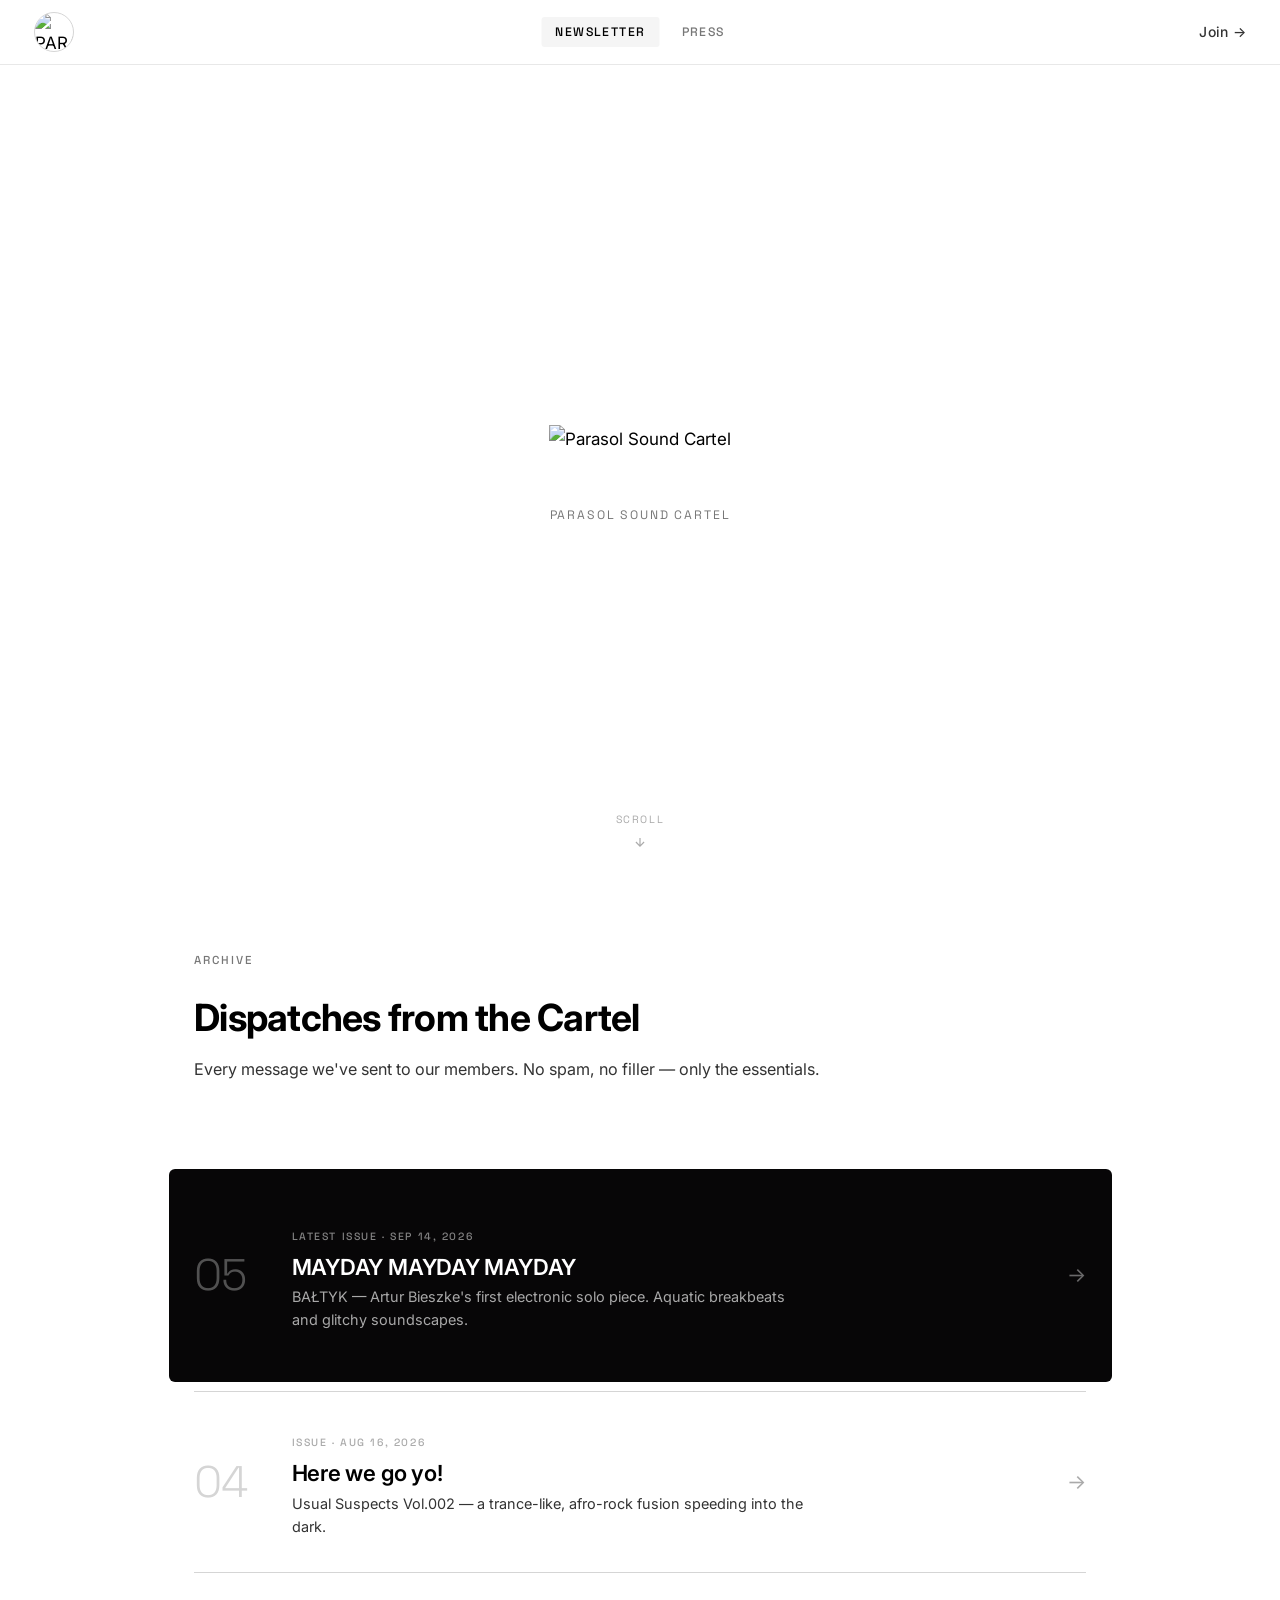
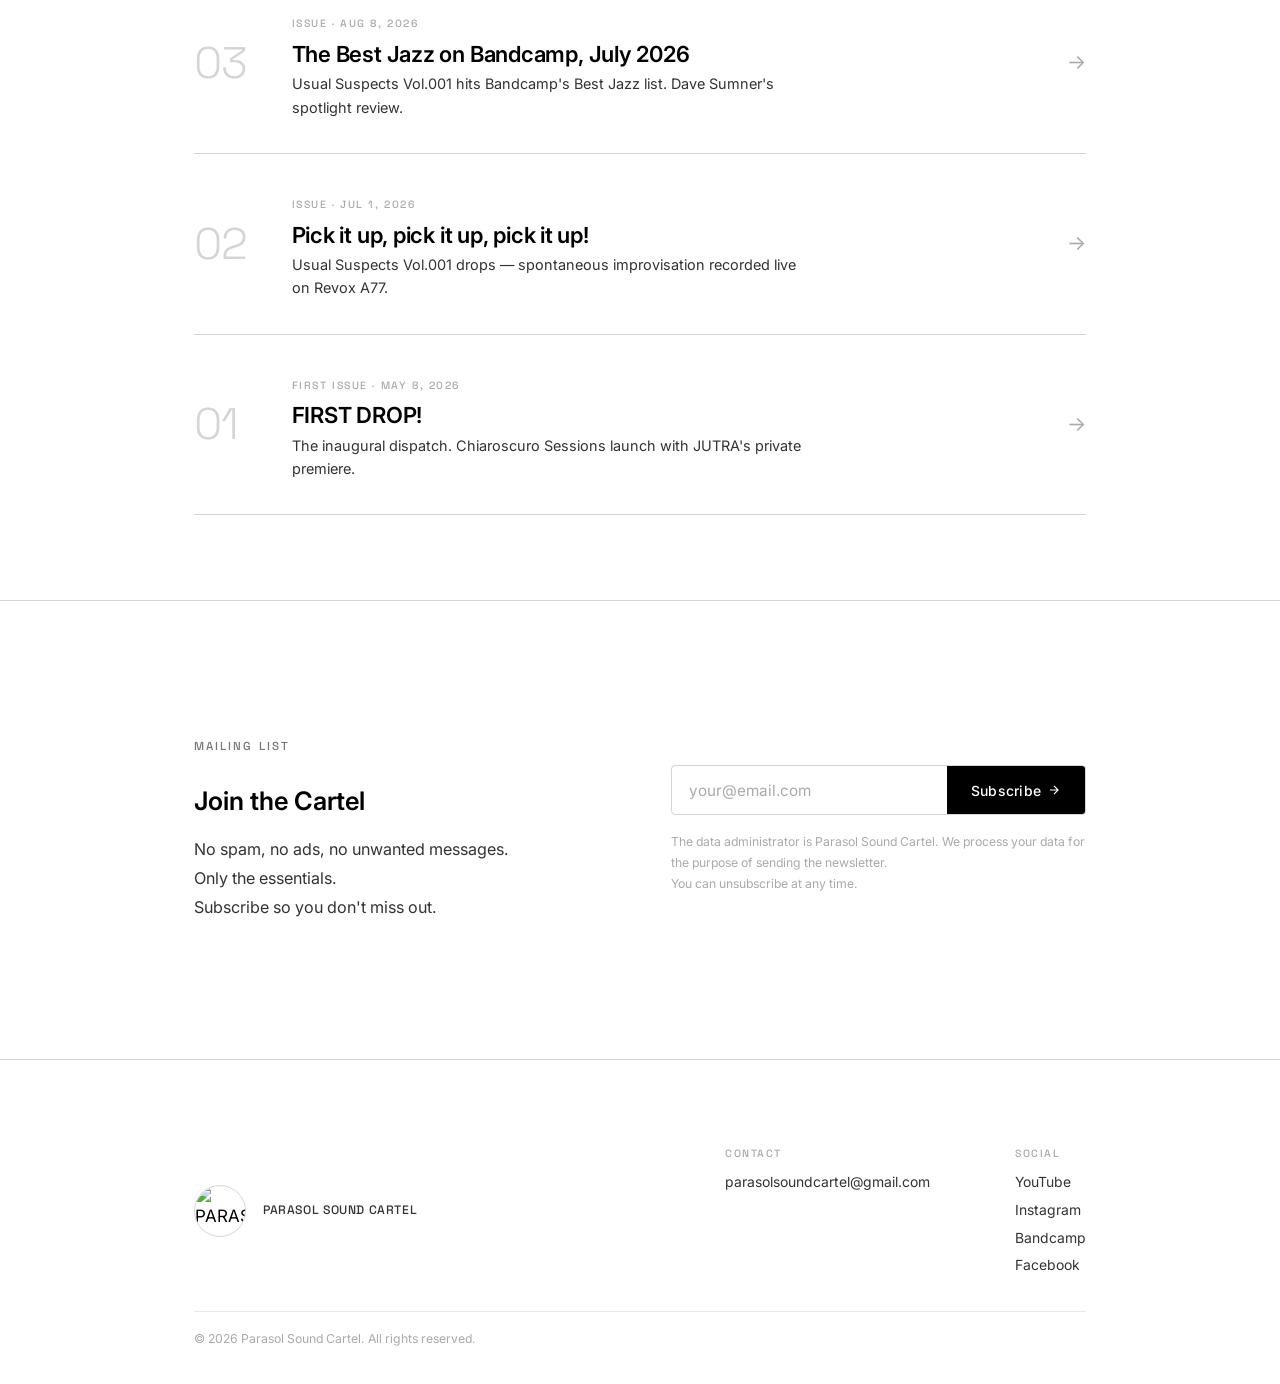
==== commit c05d2b6f: "[fix]: stucking navbar" ====
--- a/index.html
+++ b/index.html
@@ -9,7 +9,7 @@
   <meta name="description"
     content="Parasol Sound Cartel — independent music cartel from Tricity, Poland. Raw live sessions, uncompromised audiovisual documentation. Join the cartel.">
   <meta name="keywords"
-    content="PARASOL SOUND CARTEL, live sessions, Tricity, Poland, Gdańsk, muzyka niezależna, indie, post-rock, noise, experimental">
+    content="PARASOL SOUND CARTEL, live sessions, Tricity, Poland, Gdansk, independent music, indie, post-rock, noise, experimental">
   <meta property="og:title" content="Parasol Sound Cartel">
   <meta property="og:description"
     content="Independent music cartel from Tricity, Poland. Raw live sessions, uncompromised documentation.">
@@ -629,14 +629,14 @@
         <div class="press-section">
           <span class="section-label">Press Materials</span>
           <div class="press-downloads">
-            <a href="../../press/press_pack_EN.pdf" class="press-download" target="_blank" rel="noopener">
+            <a href="press/press_pack_EN.pdf" class="press-download" target="_blank" rel="noopener">
               <span class="press-download__icon">↓</span>
               <span class="press-download__text">
                 <strong>Press Pack</strong>
                 <small>English · PDF</small>
               </span>
             </a>
-            <a href="../../press/press_pack_PL.pdf" class="press-download" target="_blank" rel="noopener">
+            <a href="press/press_pack_PL.pdf" class="press-download" target="_blank" rel="noopener">
               <span class="press-download__icon">↓</span>
               <span class="press-download__text">
                 <strong>Materiały Prasowe</strong>
--- a/style.css
+++ b/style.css
@@ -100,20 +100,7 @@
   align-items: center;
   padding: 0 var(--s4);
   height: var(--nav-h);
-  transition: background 0.4s ease, box-shadow 0.4s ease, transform 0.4s ease;
-  transform: translateY(-100%);
-  opacity: 0;
-}
-
-.nav--visible {
-  transform: translateY(0);
-  opacity: 1;
-}
-
-.nav--scrolled {
   background: var(--bg-nav);
-  backdrop-filter: blur(12px);
-  -webkit-backdrop-filter: blur(12px);
   box-shadow: 0 1px 0 var(--rule-light);
 }
 
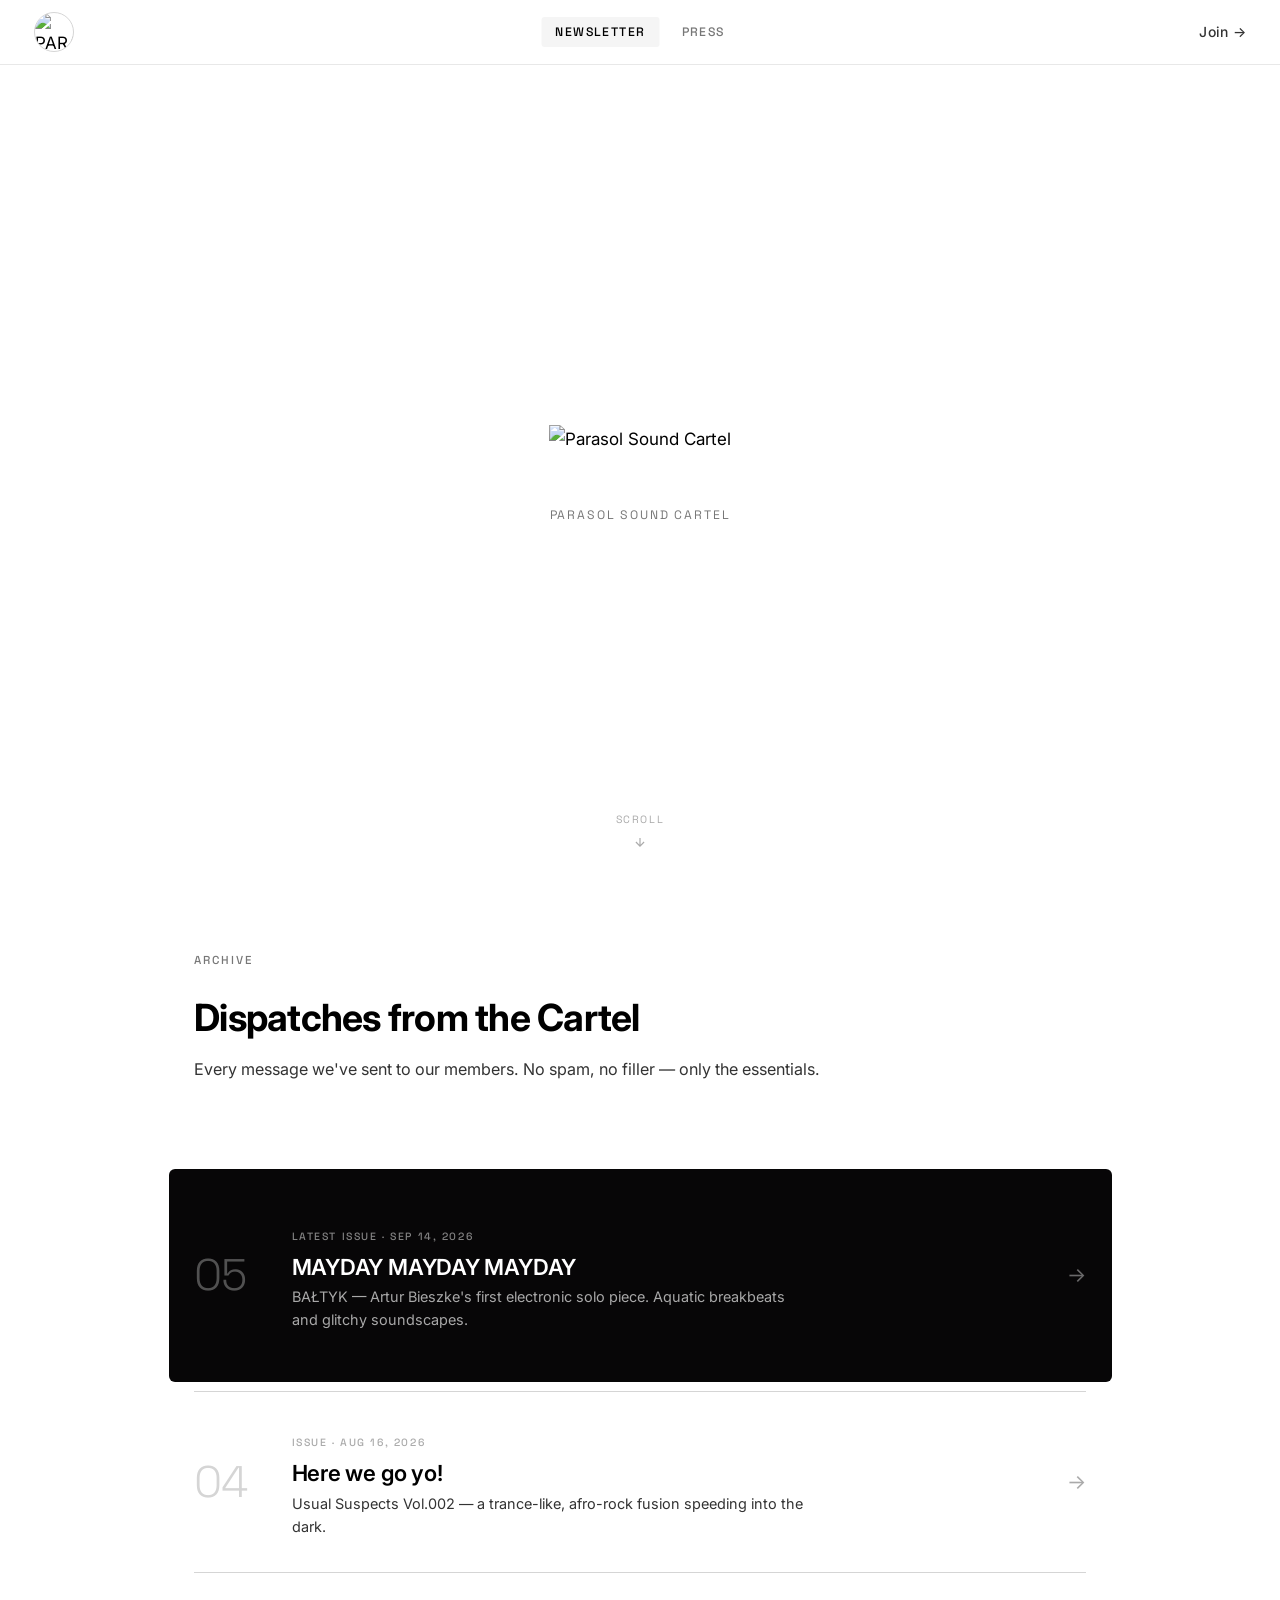
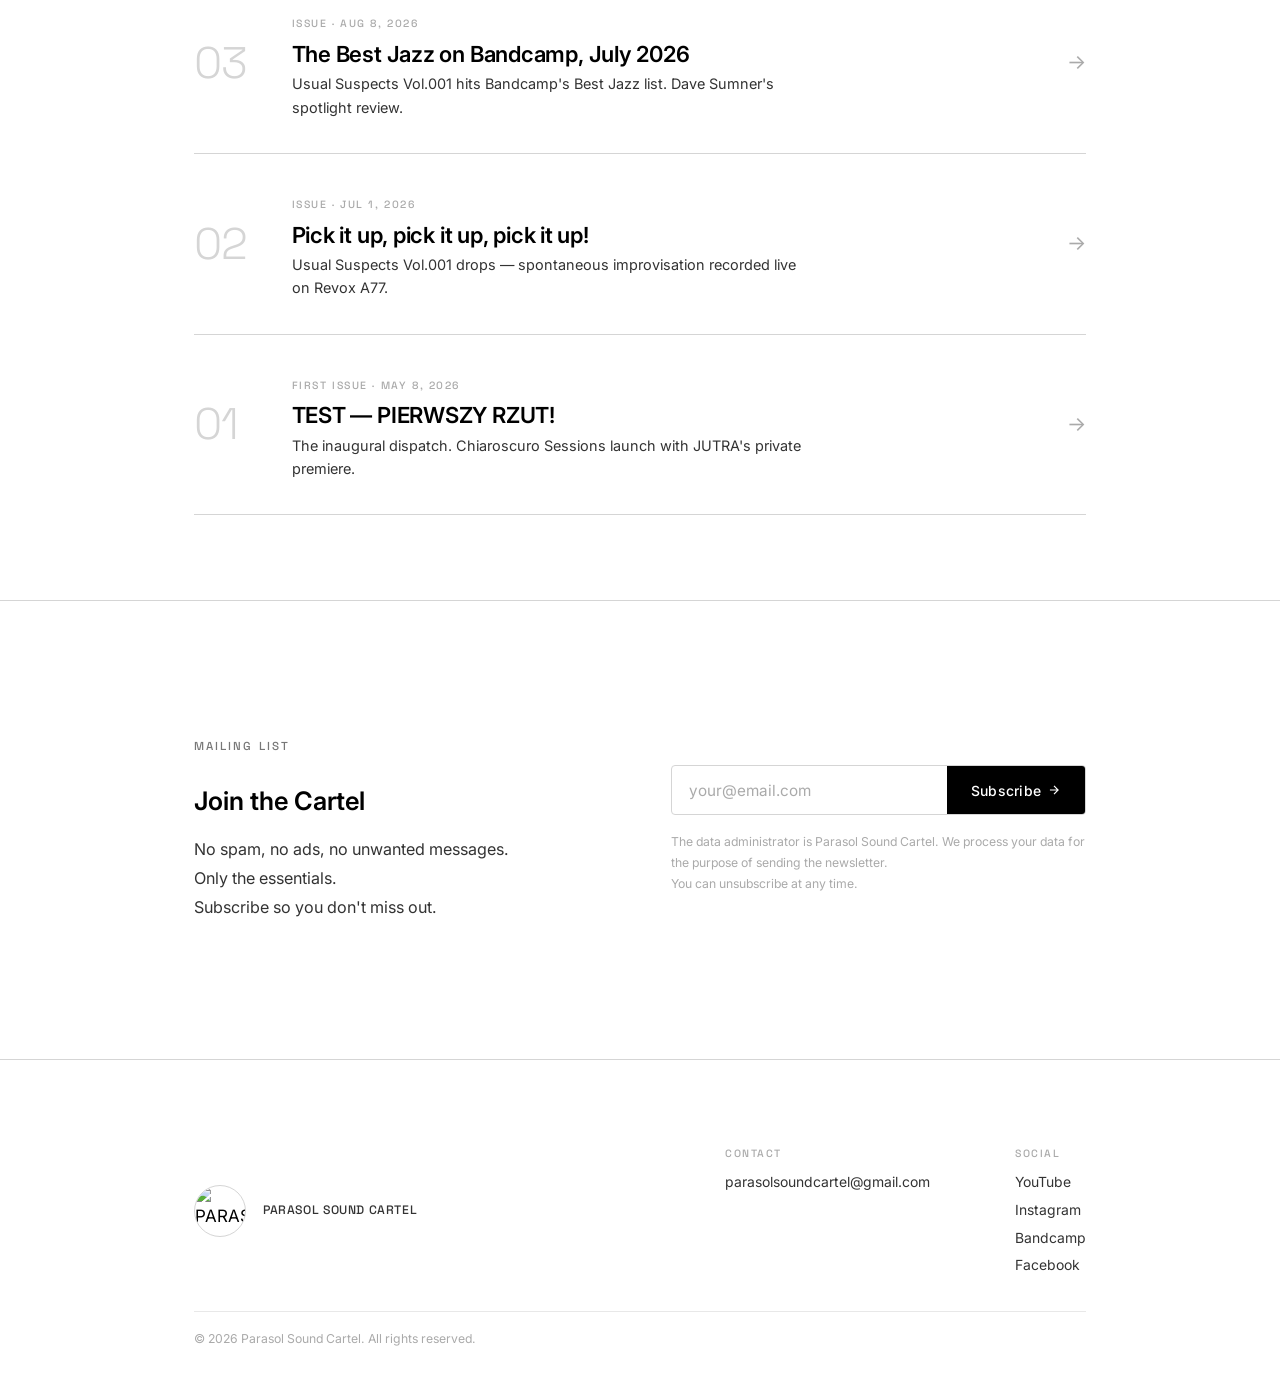
==== commit 2de4c4e4: "[udpate]: refactor for future ease of adding new drop" ====
--- a/index.html
+++ b/index.html
@@ -19,7 +19,7 @@
   <link
     href="https://fonts.googleapis.com/css2?family=Inter:wght@300;400;500;600;700&family=Space+Grotesk:wght@300;400;500;600;700&display=swap"
     rel="stylesheet">
-  <link rel="stylesheet" href="style.css">
+  <link rel="stylesheet" href="assets/css/style.css">
 </head>
 
 <body>
@@ -27,7 +27,7 @@
   <!-- Sticky Navigation -->
   <nav class="nav" id="nav">
     <a href="#hero" class="nav__brand">
-      <img src="identity/LOGO_raster_bg.png" alt="PARASOL" class="nav__logo-img">
+      <img src="assets/img/identity/LOGO_raster_bg.png" alt="PARASOL" class="nav__logo-img">
     </a>
     <div class="nav__tabs">
       <button class="nav__tab nav__tab--active" data-tab="newsletter">Newsletter</button>
@@ -40,7 +40,7 @@
   <header class="hero" id="hero">
     <div class="hero__content">
       <div class="hero__title-wrapper">
-        <img src="identity/LOGO_vector.svg" alt="Parasol Sound Cartel" class="hero__wordmark" draggable="false">
+        <img src="assets/img/identity/LOGO_vector.svg" alt="Parasol Sound Cartel" class="hero__wordmark" draggable="false">
       </div>
       <p class="hero__location">PARASOL SOUND CARTEL</p>
     </div>
@@ -68,450 +68,15 @@
           <p class="archive-header__subtitle">Every message we've sent to our members. No spam, no filler — only the essentials.</p>
         </div>
 
-        <div class="archive">
-
-          <!-- Issue #5 -->
-          <article class="archive__card archive__card--featured" data-issue="5">
-            <div class="archive__card-number">05</div>
-            <div class="archive__card-body">
-              <div class="archive__card-meta">
-                <span class="archive__card-label">Latest Issue · Sep 14, 2026</span>
-              </div>
-              <h3 class="archive__card-title">MAYDAY MAYDAY MAYDAY</h3>
-              <p class="archive__card-excerpt">
-                BAŁTYK — Artur Bieszke's first electronic solo piece. Aquatic breakbeats and glitchy soundscapes.
-              </p>
-            </div>
-            <div class="archive__card-arrow">→</div>
-          </article>
-
-          <!-- Issue #4 -->
-          <article class="archive__card" data-issue="4">
-            <div class="archive__card-number">04</div>
-            <div class="archive__card-body">
-              <div class="archive__card-meta">
-                <span class="archive__card-label">Issue · Aug 16, 2026</span>
-              </div>
-              <h3 class="archive__card-title">Here we go yo!</h3>
-              <p class="archive__card-excerpt">
-                Usual Suspects Vol.002 — a trance-like, afro-rock fusion speeding into the dark.
-              </p>
-            </div>
-            <div class="archive__card-arrow">→</div>
-          </article>
-
-          <!-- Issue #3 -->
-          <article class="archive__card" data-issue="3">
-            <div class="archive__card-number">03</div>
-            <div class="archive__card-body">
-              <div class="archive__card-meta">
-                <span class="archive__card-label">Issue · Aug 8, 2026</span>
-              </div>
-              <h3 class="archive__card-title">The Best Jazz on Bandcamp, July 2026</h3>
-              <p class="archive__card-excerpt">
-                Usual Suspects Vol.001 hits Bandcamp's Best Jazz list. Dave Sumner's spotlight review.
-              </p>
-            </div>
-            <div class="archive__card-arrow">→</div>
-          </article>
-
-          <!-- Issue #2 -->
-          <article class="archive__card" data-issue="2">
-            <div class="archive__card-number">02</div>
-            <div class="archive__card-body">
-              <div class="archive__card-meta">
-                <span class="archive__card-label">Issue · Jul 1, 2026</span>
-              </div>
-              <h3 class="archive__card-title">Pick it up, pick it up, pick it up!</h3>
-              <p class="archive__card-excerpt">
-                Usual Suspects Vol.001 drops — spontaneous improvisation recorded live on Revox A77.
-              </p>
-            </div>
-            <div class="archive__card-arrow">→</div>
-          </article>
-
-          <!-- Issue #1 -->
-          <article class="archive__card" data-issue="1">
-            <div class="archive__card-number">01</div>
-            <div class="archive__card-body">
-              <div class="archive__card-meta">
-                <span class="archive__card-label">First Issue · May 8, 2026</span>
-              </div>
-              <h3 class="archive__card-title">FIRST DROP!</h3>
-              <p class="archive__card-excerpt">
-                The inaugural dispatch. Chiaroscuro Sessions launch with JUTRA's private premiere.
-              </p>
-            </div>
-            <div class="archive__card-arrow">→</div>
-          </article>
-
-        </div>
-      </div>
-
-      <!-- ============================================================
-           ISSUE DETAIL VIEWS (hidden by default)
-           ============================================================ -->
-
-      <!-- Issue #1 Detail -->
-      <div class="issue-detail" id="issue-1" hidden>
-        <div class="container">
-          <button class="issue-detail__back" data-back>← Back to Archive</button>
-
-          <div class="issue-detail__header">
-            <span class="issue-detail__number">01</span>
-            <div>
-              <span class="issue-detail__date">May 8, 2026</span>
-              <h2 class="issue-detail__title">FIRST DROP!</h2>
-            </div>
-          </div>
-
-          <div class="issue-detail__content">
-
-            <div class="issue-detail__section">
-              <span class="section-label">Chiaroscuro Sessions</span>
-              <p class="issue-detail__lead">
-                We are thrilled to present a new series of live sessions inspired by the idea of chiaroscuro.
-              </p>
-              <img src="identity/CHIAROSCURO_raster.png" alt="Chiaroscuro Sessions" loading="lazy">
-              <p>
-                Black and white recordings, filmed in dark rooms where strong contrast of light and shadow
-                shapes the form — both the image and the improvisation. Raw atmosphere, one lens, light and music.
-                Each session is a meeting of sound, space, and spontaneous form.
-              </p>
-            </div>
-
-            <div class="issue-detail__divider"></div>
-
-            <div class="issue-detail__section">
-              <span class="section-label">First drop</span>
-              <h3 class="issue-detail__subtitle">JUTRA: Chiaroscuro Sessions</h3>
-              <p>
-                The first edition of the series opens with <a href="https://www.instagram.com/sounds_of_jutra" class="text-link">JUTRA</a>. Their energy in a closed, intimate space is
-                something you have to see. As a cartel member, you get the premiere link before everyone else.
-              </p>
-              <div class="issue-detail__cta-row" style="justify-content: center;">
-                <iframe width="560" height="315" src="https://www.youtube-nocookie.com/embed/mnyW0y1RJho?si=yvAGhvFyZ5hpX3z2" title="JUTRA: Chiaroscuro Sessions" frameborder="0" allow="accelerometer; autoplay; clipboard-write; encrypted-media; gyroscope; picture-in-picture; web-share" referrerpolicy="strict-origin-when-cross-origin" allowfullscreen></iframe>
-              </div>
-            </div>
-
-
-            <div class="issue-detail__divider"></div>
-
-            <div class="issue-detail__section">
-              <span class="section-label">Artist</span>
-              <h3 class="issue-detail__subtitle">JUTRA</h3>
-              <p>
-                Jutra is an alt-jazz quintet from Tricity, Poland, currently preparing for the release of their second
-                album <em>A Mid-Sized Universe</em>.
-              </p>
-              <img src="res/jutra.jpg" alt="Jutra" loading="lazy"><br>
-              <p>
-                The band's music is anchored in the vibrant contemporary jazz scene of Tricity, Poland. They draw
-                inspiration from many aesthetics: the beat-driven, process-oriented approach of Chicago alt-jazz
-                (Makaya McCraven, Jeff Parker), the cinematic soulfulness and expressive songwriting of the
-                Melbourne/Naarm scene (Temporary Blessings, Surprise Chef, Karate Boogaloo), and the timeless
-                power of ethio-jazz (Mulatu Astatke), where simple forms take on enormous expression.
-              </p>
-
-              <div class="issue-detail__cta-row" style="justify-content: center;">
-                <a href="https://jutra.bandcamp.com" class="issue-detail__cta" target="_blank" rel="noopener">Sounds of Jutra</a>
-              </div>
-
-              <div class="issue-detail__lineup">
-                <h4>Lineup</h4>
-                <ul>
-                  <li><a href="https://www.instagram.com/artu.rbie" class="text-link">Artur Bieszke</a> — guitar</li>
-                  <li><a href="https://www.instagram.com/m_korsak_" class="text-link">Michał Korsak</a> — drums</li>
-                  <li><a href="https://www.instagram.com/Wojciech.lacki" class="text-link">Wojciech Lacki</a> — bass</li>
-                  <li><a href="https://www.instagram.com/consensual_sax" class="text-link">Patrycja Tempska</a> — saxophone</li>
-                  <li><a href="https://www.instagram.com/adasskorczes" class="text-link">Adam Skorczewski</a> — trumpet</li>
-                </ul>
-              </div>
-            </div>
-
-            <div class="issue-detail__divider"></div>
-
-            <div class="issue-detail__section">
-              <span class="section-label">Events</span>
-              <h3 class="issue-detail__subtitle">Follow the sound</h3>
-              <p>
-                If what you hear in this session stays with you — come to the concert.
-                JUTRA played at Klub BOTO in Sopot on May 29, 2026.
-              </p>
-            </div>
-
-            <div class="issue-detail__cta-row" style="justify-content: center;">
-              <a href="https://fb.me/e/7BfC36KHJ" class="issue-detail__cta" target="_blank" rel="noopener">Event</a>
-            </div>
-
-          </div>
-        </div>
-      </div>
-
-      <!-- Issue #2 Detail -->
-      <div class="issue-detail" id="issue-2" hidden>
-        <div class="container">
-          <button class="issue-detail__back" data-back>← Back to Archive</button>
-
-          <div class="issue-detail__header">
-            <span class="issue-detail__number">02</span>
-            <div>
-              <span class="issue-detail__date">July 1, 2026</span>
-              <h2 class="issue-detail__title">Pick it up, pick it up, pick it up!</h2>
-            </div>
-          </div>
-
-          <div class="issue-detail__content">
-
-            <div class="issue-detail__section">
-              <blockquote class="issue-detail__quote">
-                "...back on the scene, crispy and clean"
-                <cite>— Andres "Dres" Vargas-Titus</cite>
-              </blockquote>
-              <br>
-              <a href="https://parasolsoundcartel.bandcamp.com/album/usual-suspects-vol-001" target="_blank" rel="noopener"><img src="res/vol001_final.png" alt="Usual Suspects vol.001" loading="lazy">
-              </a><br>
-            </div>
-
-            <div class="issue-detail__divider"></div>
-
-            <div class="issue-detail__section">
-              <span class="section-label">New Release</span>
-              <h3 class="issue-detail__subtitle">Usual Suspects Vol.001</h3>
-              <p>
-                Another drop in the game, same creative spark. Usual Suspects is here for you.
-              </p>
-              <img src="res/usv11.png" alt="Usual Suspects vol.001" loading="lazy"><br>
-              <p>
-                This is a series of musical gatherings bringing together friends and collaborators to explore
-                spontaneous improvisation and collective creativity. Focused on real-time sonic exploration and
-                unplanned collaboration. Each session results in a unique, unrepeatable performance.
-              </p>
-              <img src="res/usv12.png" alt="Usual Suspects vol.001" loading="lazy"><br>
-              <p class="issue-detail__small">
-                Recorded in NDK M34 on Revox A77.
-              </p>
-
-              <div class="issue-detail__lineup">
-                <h4>Lineup</h4>
-                <ul>
-                  <li><a href="https://www.instagram.com/artu.rbie" class="text-link">Artur Bieszke</a> — guitar</li>
-                  <li><a href="https://www.instagram.com/Wojciech.lacki" class="text-link">Wojciech Lacki</a> — bass</li>
-                  <li><a href="https://www.instagram.com/kuba.swiatas" class="text-link">Jakub Świątek</a> — drums</li>
-                  <li><a href="https://www.instagram.com/czlowiek_szkudlar" class="text-link">Maciej Szkudlarek</a> — percussion instruments</li>
-                  <li><a href="https://www.instagram.com/_klimat" class="text-link">Mateusz Klimek</a> aka <a href="https://www.instagram.com/klimat.wav" class="text-link">Klimat</a> — alto saxophone</li>
-                  <li><a href="https://www.instagram.com/crazyconieczaibazy" class="text-link">Grzegorz Krajewski</a> — tenor saxophone</li>
-                </ul>
-              </div>
-            </div>
-
-            <div class="issue-detail__cta-row" style="justify-content: center;">
-              <a href="https://parasolsoundcartel.bandcamp.com/album/usual-suspects-vol-001" class="issue-detail__cta" target="_blank" rel="noopener">Bandcamp</a>
-              <a href="https://youtu.be/9j-Wm4_rSNo?si=PLvWxD3rT87d0xXc" class="issue-detail__cta" target="_blank" rel="noopener">YouTube</a>
-            </div>
-
-          </div>
-        </div>
-      </div>
-
-      <!-- Issue #3 Detail -->
-      <div class="issue-detail" id="issue-3" hidden>
-        <div class="container">
-          <button class="issue-detail__back" data-back>← Back to Archive</button>
-
-          <div class="issue-detail__header">
-            <span class="issue-detail__number">03</span>
-            <div>
-              <span class="issue-detail__date">August 8, 2026</span>
-              <h2 class="issue-detail__title">The Best Jazz on Bandcamp, July 2026</h2>
-            </div>
-          </div>
-
-          <div class="issue-detail__content">
-
-            <div class="issue-detail__section">
-              <blockquote class="issue-detail__quote">
-                "It's got the spirit of the jam, with all kinds of blistering heat and pulsing rhythms —
-                straight-ahead modern jazz served up in generous portions."
-                <cite>— Dave Sumner</cite>
-              </blockquote>
-            </div>
-
-            <div class="issue-detail__divider"></div>
-
-            <div class="issue-detail__section">
-              <span class="section-label">Bandcamp Feature</span>
-              <img src="res/bc.jpg" alt="Jutra" loading="lazy">
-              <p>
-                The Parasol Sound Cartel is thrilled to report that our latest transmission,
-                <strong>Usual Suspects Vol.001</strong>, has officially infiltrated Bandcamp's list of
-                The Best Jazz of July 2026!
-              </p>
-              <a href="https://parasolsoundcartel.bandcamp.com/album/usual-suspects-vol-001" target="_blank" rel="noopener"><img src="res/bc2.png" alt="Usual Suspects vol.001" loading="lazy">
-              </a><br>
-              <p>
-                To see our raw, unfiltered jam session land on such a prestigious roster has left us genuinely
-                amazed. While our primary mission has never been to chase awards — as our true goal remains the
-                pure act of creation — this recognition serves as a massive motivational kick just as our journey
-                begins. We might be a cartel, but today we're simply shock-happy musicians eager to share this
-                victory with you. Thank you for tuning in.
-              </p>
-            </div>
-
-            <div class="issue-detail__cta-row" style="justify-content: center;">
-              <a href="https://daily.bandcamp.com/best-jazz/the-best-jazz-on-bandcamp-july-2026" class="issue-detail__cta" target="_blank" rel="noopener">READ FULL ARTICLE</a>
-            </div>
-
-            <div class="issue-detail__divider"></div>
-
-            <div class="issue-detail__section">
-              <span class="section-label">Once again, big shout out to:</span>
-              <div class="issue-detail__lineup">
-                <ul>
-                  <li><a href="https://www.instagram.com/artu.rbie" class="text-link">Artur Bieszke</a> — guitar</li>
-                  <li><a href="https://www.instagram.com/Wojciech.lacki" class="text-link">Wojciech Lacki</a> — bass</li>
-                  <li><a href="https://www.instagram.com/kuba.swiatas" class="text-link">Jakub Świątek</a> — drums</li>
-                  <li><a href="https://www.instagram.com/czlowiek_szkudlar" class="text-link">Maciej Szkudlarek</a> — percussion instruments</li>
-                  <li><a href="https://www.instagram.com/_klimat" class="text-link">Mateusz Klimek</a> aka <a href="https://www.instagram.com/klimat.wav" class="text-link">Klimat</a> — alto saxophone</li>
-                  <li><a href="https://www.instagram.com/crazyconieczaibazy" class="text-link">Grzegorz Krajewski</a> — tenor saxophone</li>
-                </ul>
-              </div>
-            </div>
-
-          </div>
-        </div>
-      </div>
-
-      <!-- Issue #4 Detail -->
-      <div class="issue-detail" id="issue-4" hidden>
-        <div class="container">
-          <button class="issue-detail__back" data-back>← Back to Archive</button>
-
-          <div class="issue-detail__header">
-            <span class="issue-detail__number">04</span>
-            <div>
-              <span class="issue-detail__date">August 16, 2026</span>
-              <h2 class="issue-detail__title">Here we go yo!</h2>
-            </div>
-          </div>
-
-          <div class="issue-detail__content">
-
-            <div class="issue-detail__section">
-              <blockquote class="issue-detail__quote">
-                "the smallest atom is its own energy..."
-                <cite>— Thomas Mann</cite>
-              </blockquote>
-              <br>
-              <a href="https://parasolsoundcartel.bandcamp.com/album/usual-suspects-vol-002" target="_blank" rel="noopener"><img src="res/vol002_final_SMALL.png" alt="Usual Suspects vol.002" loading="lazy">
-              </a><br>
-            </div>
-
-            <div class="issue-detail__divider"></div>
-
-            <div class="issue-detail__section">
-              <span class="section-label">New Release</span>
-              <h3 class="issue-detail__subtitle">Usual Suspects Vol.002</h3>
-              <p>
-                Here's something different. This jam is a blind, snowy road winding deep through the forest.
-                Intense, cosmic, and speeding rapidly into the dark.
-              </p>
-              <img src="res/usv21.png" alt="Usual Suspects vol.002" loading="lazy"><br>
-              <p>
-                This session is the sonic proof of those words: a raw explosion where every spontaneous note carries
-                its own universe. Far from a planned composition, this gathering of <strong>Wojciech Lacki</strong>
-                (bass), <strong>Tomasz Gołda</strong> (drums), and <strong>Maciej Szkudlarek</strong> (synths)
-                channels a collective, spiritual force that feels almost alive.
-              </p>
-              <img src="res/usv22.png" alt="Usual Suspects vol.002" loading="lazy"><br>
-              <p>
-                While the cover hints at a harsh, snowy path through the dark, the audio itself is the
-                <em>energy</em> illuminating that path — a trance-like, afro-rock fusion where groovy basslines
-                and cosmic synths collide in real-time. It is a reminder that in the chaos of unplanned
-                collaboration, the smallest rhythmic shift holds the power to transport you entirely.
-              </p>
-              <p class="issue-detail__small">
-                Recorded in NDK M34.
-              </p>
-
-              <div class="issue-detail__lineup">
-                <h4>Lineup</h4>
-                <ul>
-                  <li><a href="https://www.instagram.com/Wojciech.lacki" class="text-link">Wojciech Lacki</a> — bass</li>
-                  <li><a href="https://www.instagram.com/kandydat_na_polaka" class="text-link">Tomasz Gołda</a> — drums</li>
-                  <li><a href="https://www.instagram.com/czlowiek_szkudlar" class="text-link">Maciej Szkudlarek</a> — synths</li>
-                </ul>
-              </div>
-            </div>
-
-            <div class="issue-detail__cta-row" style="justify-content: center;">
-              <a href="https://parasolsoundcartel.bandcamp.com/album/usual-suspects-vol-002" class="issue-detail__cta" target="_blank" rel="noopener">Bandcamp</a>
-              <a href="https://www.youtube.com/watch?v=Q4CgNWXcYnA"  class="issue-detail__cta" target="_blank" rel="noopener">YouTube</a>
-            </div>
-
-          </div>
-        </div>
-      </div>
-
-      <!-- Issue #5 Detail -->
-      <div class="issue-detail" id="issue-5" hidden>
-        <div class="container">
-          <button class="issue-detail__back" data-back>← Back to Archive</button>
-
-          <div class="issue-detail__header">
-            <span class="issue-detail__number">05</span>
-            <div>
-              <span class="issue-detail__date">September 14, 2026</span>
-              <h2 class="issue-detail__title">MAYDAY MAYDAY MAYDAY</h2>
-            </div>
-          </div>
-
-          <div class="issue-detail__content">
-
-            <div class="issue-detail__section">
-              <span class="section-label">New Release</span>
-              <h3 class="issue-detail__subtitle">BAŁTYK</h3>
-              <p>
-                BAŁTYK is the first piece from an electronic endeavor executed by
-                <a href="https://www.instagram.com/artu.rbie" class="text-link">Artur Bieszke</a>.
-              </p>
-              <a href="https://parasolsoundcartel.bandcamp.com/track/ba-tyk" target="_blank" rel="noopener"><img src="res/artur_bieszke-bałtyk_final.png" alt="Artur Bieszke - BAŁTYK" loading="lazy">
-              </a><br>
-              <p>
-                Previously known as a member of a number of Tricity bands, now bashing together soundscapes and
-                glitches. The track was an opening of the concert that Artur played in July at Morska Szum #3
-                at NDK M34 before <a href="https://www.instagram.com/bogdanraczynski/" class="text-link">Bogdan Raczyński</a>.
-                <a href="https://ndkm34.pl/2026/07/19/morskiej-szum-3/" class="text-link">Read more about Morska Szum #3 →</a>
-              </p>
-              <img src="res/Artur_Bieszke.png" alt="Artur Bieszke" loading="lazy"><br>
-              <p>
-                Dig into the aquatic breakbeats, while a larger release from Artur is upcoming later this year!
-              </p>
-            </div>
-
-            <div class="issue-detail__divider"></div>
-
-            <div class="issue-detail__section">
-              <span class="section-label">Also Featured</span>
-              <h3 class="issue-detail__subtitle">Usual Suspects Vol.002</h3>
-              <p>
-                A recurring improvised music series focused on spontaneous collaboration and real-time sonic
-                exploration, creating unique, unrepeatable performances recorded in NDK M34.
-              </p>
-              <p class="issue-detail__small">
-                Featuring: Wojciech Lacki, Tomasz Gołda, Maciej Szkudlarek.
-              </p>
-            </div>
-
-            <div class="issue-detail__cta-row" style="justify-content: center;">
-              <a href="https://parasolsoundcartel.bandcamp.com/track/ba-tyk" class="issue-detail__cta" target="_blank" rel="noopener">Bandcamp</a>
-              <a href="https://www.youtube.com/@parasolsoundcartel" class="issue-detail__cta" target="_blank" rel="noopener">YouTube</a>
-            </div>
-
-          </div>
-        </div>
-      </div>
-
+        <div class="archive" id="archive-grid">
+          <!-- JavaScript will inject cards here -->
+        </div>
+      </div>
+
+      <!-- Detail Views Container -->
+      <div id="issue-detail-container">
+        <!-- JavaScript will inject the clicked issue here -->
+      </div>
     </section>
 
     <!-- ============================================================
@@ -586,7 +151,7 @@
           <div class="press-team">
             <div class="press-member">
               <div class="press-member__photo">
-                <img src="identity/members/Wojciech_Lacki.jpg" alt="Wojciech Lacki" loading="lazy">
+                <img src="assets/img/identity/members/Wojciech_Lacki.jpg" alt="Wojciech Lacki" loading="lazy">
               </div>
               <div class="press-member__info">
                 <h4 class="press-member__name">Wojciech Lacki</h4>
@@ -595,7 +160,7 @@
             </div>
             <div class="press-member">
               <div class="press-member__photo">
-                <img src="identity/members/Grzegorz_Krajewski.jpg" alt="Grzegorz Krajewski" loading="lazy">
+                <img src="assets/img/identity/members/Grzegorz_Krajewski.jpg" alt="Grzegorz Krajewski" loading="lazy">
               </div>
               <div class="press-member__info">
                 <h4 class="press-member__name">Grzegorz Krajewski</h4>
@@ -604,7 +169,7 @@
             </div>
             <div class="press-member">
               <div class="press-member__photo">
-                <img src="identity/members/Artur_Bieszke.png" alt="Artur Bieszke" loading="lazy">
+                <img src="assets/img/identity/members/Artur_Bieszke.png" alt="Artur Bieszke" loading="lazy">
               </div>
               <div class="press-member__info">
                 <h4 class="press-member__name">Artur Bieszke</h4>
@@ -613,7 +178,7 @@
             </div>
             <div class="press-member">
               <div class="press-member__photo">
-                <img src="identity/members/Roland_Schlamberger.jpg" alt="Roland Schlamberger" loading="lazy">
+                <img src="assets/img/identity/members/Roland_Schlamberger.jpg" alt="Roland Schlamberger" loading="lazy">
               </div>
               <div class="press-member__info">
                 <h4 class="press-member__name">Roland Schlamberger</h4>
@@ -629,14 +194,14 @@
         <div class="press-section">
           <span class="section-label">Press Materials</span>
           <div class="press-downloads">
-            <a href="press/press_pack_EN.pdf" class="press-download" target="_blank" rel="noopener">
+            <a href="assets/docs/press_pack_EN.pdf" class="press-download" target="_blank" rel="noopener">
               <span class="press-download__icon">↓</span>
               <span class="press-download__text">
                 <strong>Press Pack</strong>
                 <small>English · PDF</small>
               </span>
             </a>
-            <a href="press/press_pack_PL.pdf" class="press-download" target="_blank" rel="noopener">
+            <a href="assets/docs/press_pack_PL.pdf" class="press-download" target="_blank" rel="noopener">
               <span class="press-download__icon">↓</span>
               <span class="press-download__text">
                 <strong>Materiały Prasowe</strong>
@@ -698,7 +263,7 @@
     <div class="container">
       <div class="footer__grid">
         <div class="footer__brand">
-          <img src="identity/LOGO_vector.svg" alt="PARASOL" class="footer__logo">
+          <img src="assets/img/identity/LOGO_vector.svg" alt="PARASOL" class="footer__logo">
           <p class="footer__tagline">Parasol Sound Cartel</p>
         </div>
         <div class="footer__links">
@@ -719,7 +284,7 @@
     </div>
   </footer>
 
-  <script src="script.js"></script>
+  <script type="module" src="assets/js/main.js"></script>
 </body>
 
 </html>
--- a/assets/css/style.css
+++ b/assets/css/style.css
@@ -0,0 +1,20 @@
+/* PARASOL SOUND CARTEL - Main Stylesheet */
+@import url('base/variables.css');
+@import url('base/reset-base.css');
+
+@import url('layout/layout.css');
+
+@import url('components/navigation.css');
+@import url('components/hero.css');
+@import url('components/section-label.css');
+@import url('components/tab-panels.css');
+@import url('components/archive.css');
+@import url('components/press-section.css');
+@import url('components/divider.css');
+@import url('components/issue-detail-view.css');
+@import url('components/archive-card-clickable.css');
+@import url('components/email-signup.css');
+@import url('components/footer.css');
+@import url('components/scroll-reveal.css');
+
+@import url('layout/responsive.css');
